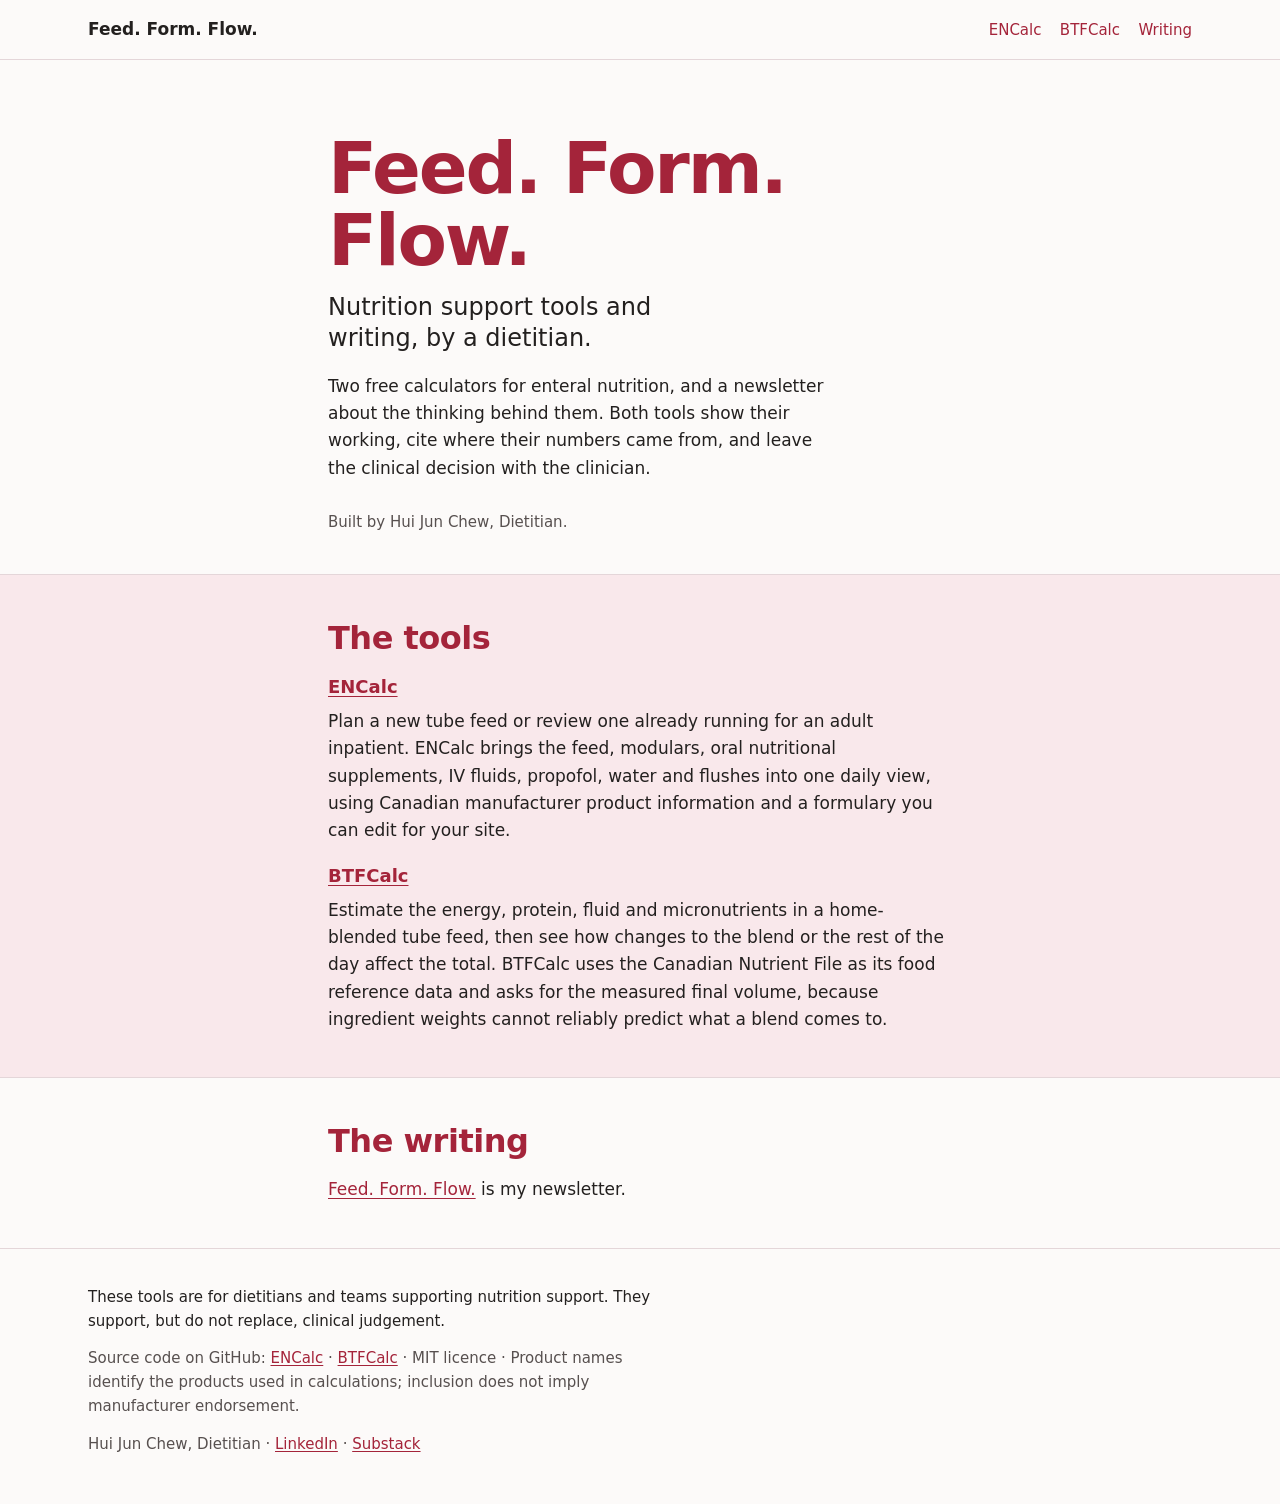
==== docs/index.html @ 8b860921 "Remove invented copy from the front page Two sections were mine, not the author's, and she had not r" ====
<!doctype html>
<html lang="en">
<head>
<meta charset="utf-8">
<meta name="viewport" content="width=device-width, initial-scale=1, viewport-fit=cover">
<title>Feed. Form. Flow. | Nutrition support tools and writing</title>
<meta name="description" content="Free calculators for enteral nutrition, built by a dietitian on Canadian product information. ENCalc for adult inpatient tube feeding, BTFCalc for blenderized feeds.">

<link rel="canonical" href="https://feedformflow.ca/">
<link rel="icon" href="favicon.svg" type="image/svg+xml">

<meta property="og:type" content="website">
<meta property="og:site_name" content="Feed. Form. Flow.">
<meta property="og:title" content="Feed. Form. Flow. | Nutrition support tools and writing">
<meta property="og:description" content="Free calculators for enteral nutrition, built by a dietitian on Canadian product information. ENCalc for adult inpatient tube feeding, BTFCalc for blenderized feeds.">
<meta property="og:url" content="https://feedformflow.ca/">
<meta property="og:image" content="https://feedformflow.ca/encalc/card.png">
<meta property="og:image:width" content="1200">
<meta property="og:image:height" content="630">
<meta property="og:image:alt" content="Feed. Form. Flow. nutrition support tools">
<meta name="twitter:card" content="summary_large_image">

<script type="application/ld+json">
{
  "@context": "https://schema.org",
  "@type": "WebSite",
  "name": "Feed. Form. Flow.",
  "url": "https://feedformflow.ca/",
  "inLanguage": "en-CA",
  "author": {
    "@type": "Person",
    "name": "Hui Jun Chew",
    "jobTitle": "Dietitian"
  },
  "description": "Nutrition support calculators and writing by Hui Jun Chew, Dietitian."
}
</script>

<link rel="stylesheet" href="site.css">
</head>
<body>

<a class="skip" href="#main">Skip to main content</a>

<header class="masthead">
  <div class="wide">
    <a class="wordmark" href="./">Feed. Form. Flow.</a>
    <nav aria-label="Main">
      <a href="encalc/">ENCalc</a>
      <a href="btfcalc/">BTFCalc</a>
      <a href="https://feedformflow.substack.com">Writing</a>
    </nav>
  </div>
</header>

<main id="main">

  <div class="hero">
    <div class="copy">
      <h1>Feed. Form. Flow.</h1>
      <p class="standfirst">Nutrition support tools and writing, by a dietitian.</p>

      <p class="intro">Two free calculators for enteral nutrition, and a
        newsletter about the thinking behind them. Both tools show their working,
        cite where their numbers came from, and leave the clinical decision with
        the clinician.</p>

      <p class="byline">Built by Hui Jun Chew, Dietitian.</p>
    </div>
  </div>

  <section class="band">
    <div class="copy">
      <h2>The tools</h2>

      <h3><a href="encalc/">ENCalc</a></h3>
      <p>Plan a new tube feed or review one already running for an adult
        inpatient. ENCalc brings the feed, modulars, oral nutritional
        supplements, IV fluids, propofol, water and flushes into one daily view,
        using Canadian manufacturer product information and a formulary you can
        edit for your site.</p>

      <h3><a href="btfcalc/">BTFCalc</a></h3>
      <p>Estimate the energy, protein, fluid and micronutrients in a home-blended
        tube feed, then see how changes to the blend or the rest of the day
        affect the total. BTFCalc uses the Canadian Nutrient File as its food
        reference data and asks for the measured final volume, because ingredient
        weights cannot reliably predict what a blend comes to.</p>
    </div>
  </section>

  <section>
    <div class="copy">
      <h2>The writing</h2>

      <p><a href="https://feedformflow.substack.com">Feed. Form. Flow.</a> is my
        newsletter.</p>
    </div>
  </section>

</main>

<footer>
  <div class="wide">
    <p class="scope">These tools are for dietitians and teams supporting
      nutrition support. They support, but do not replace, clinical
      judgement.</p>
    <p>Source code on GitHub:
      <a href="https://github.com/greywhitebinary/inpatient_feeds_calculator">ENCalc</a> ·
      <a href="https://github.com/greywhitebinary/blenderized-tubefeed-calculator">BTFCalc</a>
      · MIT licence · Product names identify the products used in calculations;
      inclusion does not imply manufacturer endorsement.</p>
    <p>Hui Jun Chew, Dietitian ·
      <a href="https://www.linkedin.com/in/hui-jun-gail-chew/">LinkedIn</a> ·
      <a href="https://feedformflow.substack.com">Substack</a></p>
  </div>
</footer>

</body>
</html>
---- docs/site.css ----
/* Feed. Form. Flow. — one stylesheet for all three pages.
   Palette is the shared enteral-tool palette from .streamlit/config.toml,
   so the site and the two calculators look like one thing. */

:root {
  --claret: #A4243A;
  --claret-deep: #7E1B2C;
  --ground: #FCFAF9;
  --band: #F9E8EB;
  --ink: #23201F;
  --ink-soft: #57504F;
  --rule: #E4D6D9;

  --copy-width: 42rem;
  --wide-width: 72rem;
  --gutter: 1.5rem;

  color-scheme: light;
}

@media (prefers-color-scheme: dark) {
  :root {
    --claret: #F0A6B6;
    --claret-deep: #F7C4CF;
    --ground: #0E1117;
    --band: #2E1C21;
    --ink: #F5F5F5;
    --ink-soft: #CFC5C7;
    --rule: #4A3238;

    color-scheme: dark;
  }
}

*, *::before, *::after { box-sizing: border-box; }

/* One family for the whole document, set on html so nothing — not even an
   unstyled element or the moment before body's rules apply — falls back to
   the browser's default serif. */
html {
  -webkit-text-size-adjust: 100%;
  font-family: system-ui, -apple-system, BlinkMacSystemFont, "Segoe UI",
               Helvetica, Arial, sans-serif;
}

body {
  margin: 0;
  background: var(--ground);
  color: var(--ink);
  font-family: inherit;
  font-size: 1.0625rem;
  font-weight: 400;
  line-height: 1.6;
  padding-top: env(safe-area-inset-top, 0px);
  padding-bottom: env(safe-area-inset-bottom, 0px);
}

img { max-width: 100%; height: auto; }

a { color: var(--claret); text-underline-offset: 0.15em; }
a:hover { color: var(--claret-deep); }

:focus-visible { outline: 3px solid var(--claret); outline-offset: 2px; }

.skip {
  position: absolute;
  left: -9999px;
  top: 0;
  background: var(--claret);
  color: #FCFAF9;
  padding: 0.75rem 1.25rem;
  font-weight: 600;
  text-decoration: none;
  z-index: 10;
}

.skip:focus {
  left: 0.5rem;
  top: 0.5rem;
}

.copy  { max-width: var(--copy-width); margin-inline: auto; padding-inline: var(--gutter); }
.wide  { max-width: var(--wide-width); margin-inline: auto; padding-inline: var(--gutter); }

/* ---------- masthead ---------- */

.masthead { border-bottom: 1px solid var(--rule); }

.masthead .wide {
  display: flex;
  flex-wrap: wrap;
  align-items: baseline;
  gap: 0.35rem 1.25rem;
  padding-block: 1rem;
}

.wordmark {
  font-weight: 700;
  font-size: 1.0625rem;
  color: var(--ink);
  text-decoration: none;
  margin-right: auto;
}

.masthead nav { display: flex; flex-wrap: wrap; gap: 1.15rem; font-size: 0.9375rem; }
.masthead nav a { text-decoration: none; }
.masthead nav a:hover { text-decoration: underline; }
.masthead nav a[aria-current="page"] { color: var(--ink); font-weight: 600; }

/* ---------- hero ---------- */

.hero .copy { padding-block: 3.25rem 2.25rem; }

h1 {
  font-size: clamp(2.75rem, 11vw, 4.5rem);
  font-weight: 700;
  line-height: 1;
  letter-spacing: -0.03em;
  margin: 0;
  color: var(--claret);
}

.standfirst {
  font-size: clamp(1.25rem, 4.5vw, 1.5rem);
  font-weight: 500;
  line-height: 1.3;
  margin: 1rem 0 0;
  max-width: 26ch;
}

.hero p.intro { margin: 1.15rem 0 0; max-width: 46ch; }

.actions {
  display: flex;
  flex-wrap: wrap;
  align-items: center;
  gap: 1rem 1.5rem;
  margin-top: 1.75rem;
}

.cta {
  display: inline-flex;
  align-items: center;
  min-height: 44px;
  padding: 0.75rem 1.5rem;
  background: var(--claret);
  color: #FCFAF9;
  font-size: 1.0625rem;
  font-weight: 600;
  text-decoration: none;
  border-radius: 3px;
}

.cta:hover { background: var(--claret-deep); color: #FCFAF9; }

@media (prefers-color-scheme: dark) {
  .cta, .cta:hover { color: #1A1114; }
}

.note {
  font-size: 0.9375rem;
  line-height: 1.55;
  color: var(--ink-soft);
  margin: 1rem 0 0;
  max-width: 48ch;
}

.byline { margin: 1.75rem 0 0; font-size: 0.9375rem; color: var(--ink-soft); }

/* ---------- media ---------- */

/* The daily intake table is 13 columns wide. Beside the hero copy it scales to
   about a third of its natural size and the numbers stop being readable, so it
   gets its own full-width section below the hero instead. --shot-width is wider
   than --wide-width for that reason: the image is the one thing on the page
   that earns more room than the prose. */

:root { --shot-width: 68rem; }

.media { padding-bottom: 3rem; }

.media .shot { max-width: var(--shot-width); margin-inline: auto; padding-inline: var(--gutter); }

.media figure { margin: 0; }

.media img {
  display: block;
  width: 100%;
  height: auto;
  border: 1px solid var(--rule);
  border-radius: 3px;
  background: #FCFAF9;
}

figcaption {
  font-size: 0.9375rem;
  color: var(--ink-soft);
  margin-top: 0.75rem;
}

/* ---------- sections ---------- */

section .copy, section .wide { padding-block: 2.75rem; }

.band { background: var(--band); border-block: 1px solid var(--rule); }

h2 {
  font-size: clamp(1.625rem, 5vw, 2rem);
  font-weight: 650;
  line-height: 1.2;
  letter-spacing: -0.015em;
  margin: 0 0 1rem;
  color: var(--claret);
}

h3 { font-size: 1.125rem; font-weight: 650; margin: 0 0 0.4rem; color: var(--ink); }

p { margin: 0 0 1.1rem; }
p:last-child { margin-bottom: 0; }

ul { margin: 0 0 1.1rem; padding-left: 1.2rem; }
li { margin-bottom: 0.55rem; }
li:last-child { margin-bottom: 0; }

strong { font-weight: 650; }

/* ---------- steps ---------- */

.steps { list-style: none; margin: 1.5rem 0 0; padding: 0; display: grid; gap: 1.75rem; }

.steps li { margin: 0; }

.steps .num {
  display: block;
  font-size: 0.875rem;
  font-weight: 700;
  color: var(--claret);
  margin-bottom: 0.2rem;
}

.steps p { margin: 0; color: var(--ink-soft); }

/* ---------- details ---------- */

details {
  border-top: 1px solid var(--rule);
  border-bottom: 1px solid var(--rule);
  margin-top: 2rem;
}

summary {
  cursor: pointer;
  padding: 1rem 0;
  font-weight: 600;
  color: var(--claret);
  min-height: 44px;
  display: flex;
  align-items: center;
}

summary:hover { color: var(--claret-deep); }

details[open] summary { border-bottom: 1px solid var(--rule); }

.details-body { padding-block: 1.5rem; }
.details-body h3 { margin-top: 1.75rem; }
.details-body h3:first-child { margin-top: 0; }

/* ---------- caution ---------- */

.caution {
  border-left: 4px solid var(--claret);
  padding: 0.75rem 0 0.75rem 1rem;
  margin: 1.5rem 0 0;
}

.caution p { margin: 0; }

/* ---------- final cta ---------- */

.final .copy { padding-block: 3rem; }
.final h2 { margin-bottom: 0.75rem; }

/* ---------- footer ---------- */

footer {
  border-top: 1px solid var(--rule);
  font-size: 0.9375rem;
  line-height: 1.6;
  color: var(--ink-soft);
}

footer .wide { padding-block: 2.25rem 3rem; }
footer p { margin: 0 0 0.85rem; max-width: 62ch; }
footer p:last-child { margin-bottom: 0; }
footer .scope { color: var(--ink); }

/* ---------- wider viewports ---------- */

@media (min-width: 50rem) {
  .hero .copy { padding-block: 4.5rem 2.5rem; }
  .steps { grid-template-columns: repeat(2, minmax(0, 1fr)); gap: 2rem 2.5rem; }
}
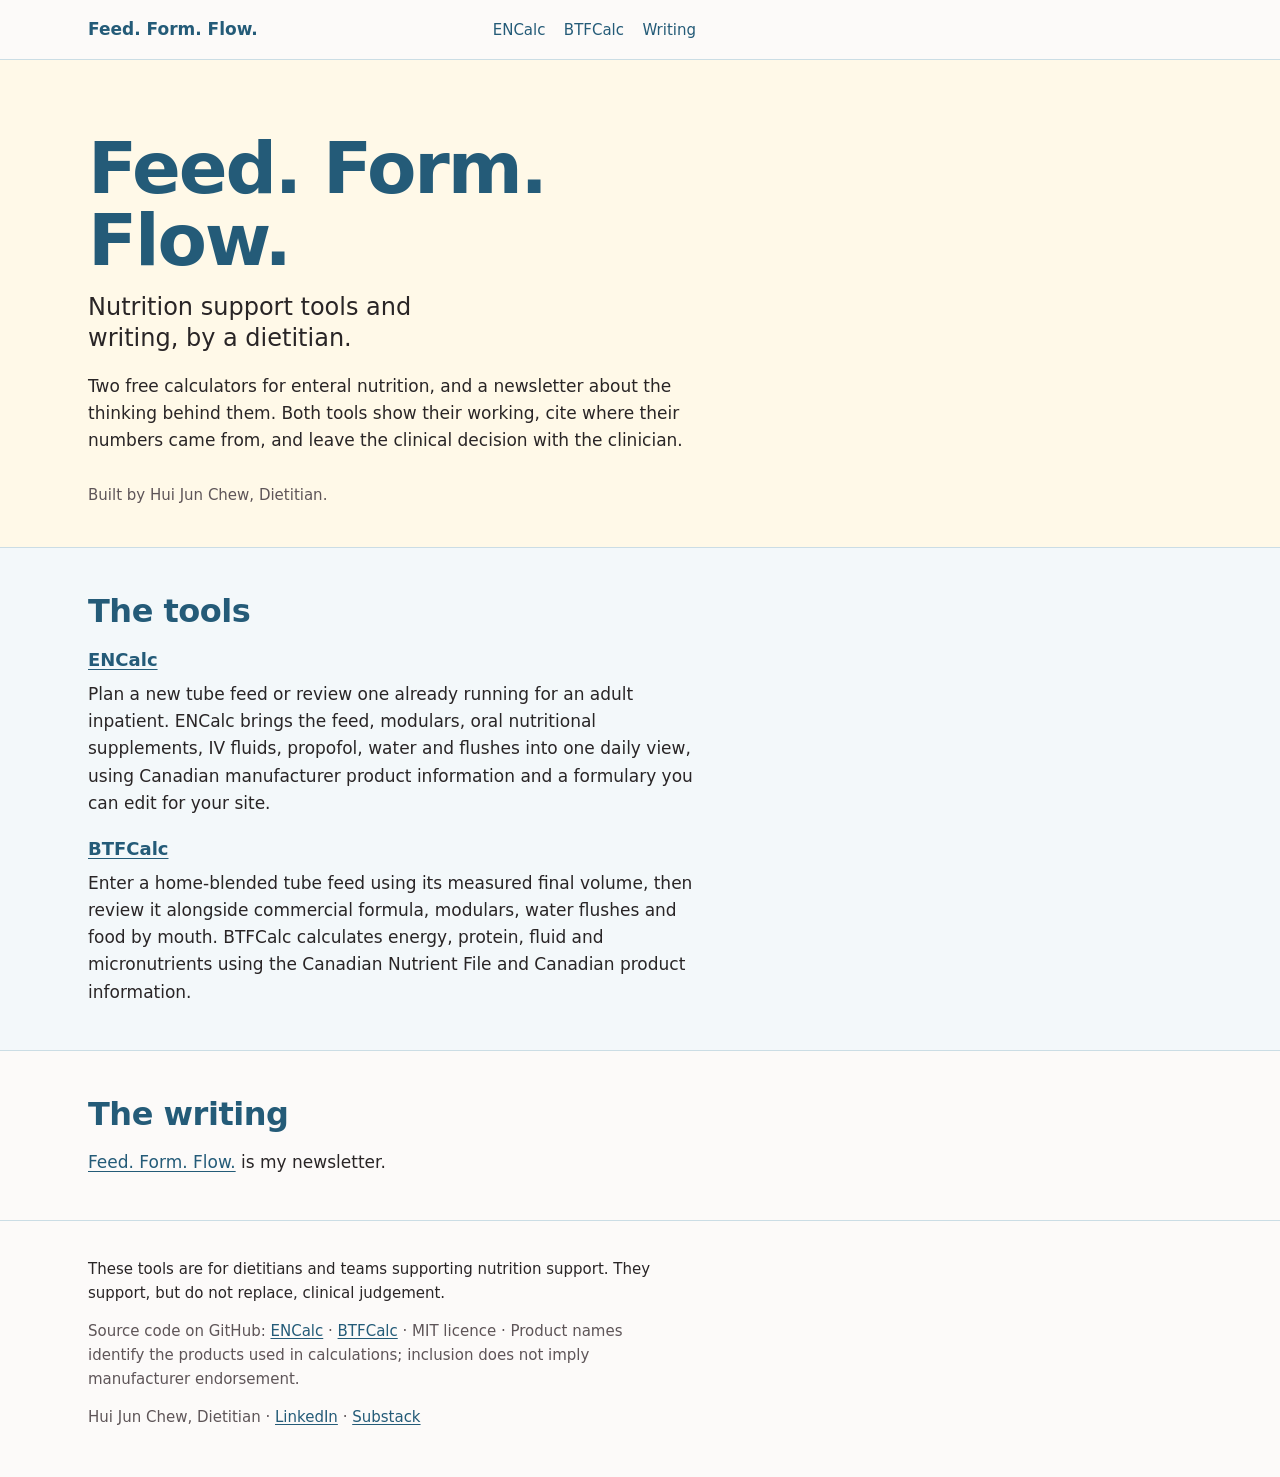
==== commit a6159e26: "landingpage" ====
--- a/docs/index.html
+++ b/docs/index.html
@@ -81,11 +81,10 @@
         edit for your site.</p>
 
       <h3><a href="btfcalc/">BTFCalc</a></h3>
-      <p>Estimate the energy, protein, fluid and micronutrients in a home-blended
-        tube feed, then see how changes to the blend or the rest of the day
-        affect the total. BTFCalc uses the Canadian Nutrient File as its food
-        reference data and asks for the measured final volume, because ingredient
-        weights cannot reliably predict what a blend comes to.</p>
+      <p>Enter a home-blended tube feed using its measured final volume, then
+        review it alongside commercial formula, modulars, water flushes and food
+        by mouth. BTFCalc calculates energy, protein, fluid and micronutrients
+        using the Canadian Nutrient File and Canadian product information.</p>
     </div>
   </section>
 
--- a/docs/site.css
+++ b/docs/site.css
@@ -1,32 +1,73 @@
 /* Feed. Form. Flow. — one stylesheet for all three pages.
-   Palette is the shared enteral-tool palette from .streamlit/config.toml,
-   so the site and the two calculators look like one thing. */
+   Blue and yellow lead the public site. The calculators' claret remains as a
+   smaller shared accent for clinical cautions and identity. */
 
 :root {
+  --blue: #245B78;
+  --blue-deep: #17445D;
+  /* Strong pale tints are for selected or active states, not page bands. */
+  --blue-selected: #E7F1F5;
+  /* Background washes can cover large areas without competing with text. */
+  --blue-background: #F3F8FA;
+
+  --yellow: #D9A62E;
+  --yellow-deep: #7A5A00;
+  --yellow-selected: #FFF3C4;
+  --yellow-background: #FFF9E8;
+  --yellow-hover: #FFF3C4;
+
   --claret: #A4243A;
-  --claret-deep: #7E1B2C;
+  --claret-selected: #F9E8EB;
+
   --ground: #FCFAF9;
-  --band: #F9E8EB;
-  --ink: #23201F;
-  --ink-soft: #57504F;
-  --rule: #E4D6D9;
-
-  --copy-width: 42rem;
-  --wide-width: 72rem;
+  --ink: #292526;
+  --ink-soft: #5E5558;
+  --rule: #CBDDE5;
+
+  --button-text: #FFFFFF;
+  --on-yellow: #292526;
+  --final-bg: #245B78;
+  --final-text: #FFFFFF;
+
+  /* The page IS the reading column. Masthead, prose and footer all sit in
+     --page-width, so there is no empty field to the right of the text. Only
+     screenshots break out, to --media-width, because a 13-column table is
+     unreadable at reading width. */
+  --page-width: 41rem;
+  --media-width: 72rem;
   --gutter: 1.5rem;
+  /* Left rail. Applied only once the viewport is wide enough to spare it, so
+     narrow screens keep the full width for content. */
+  --rail: 4rem;
 
   color-scheme: light;
 }
 
 @media (prefers-color-scheme: dark) {
   :root {
-    --claret: #F0A6B6;
-    --claret-deep: #F7C4CF;
+    --blue: #76B8DA;
+    --blue-deep: #9ACCE5;
+    --blue-selected: #203B49;
+    --blue-background: #152A35;
+
+    --yellow: #F0C75E;
+    --yellow-deep: #F5D77E;
+    --yellow-selected: #493D1D;
+    --yellow-background: #332C17;
+    --yellow-hover: #F5D77E;
+
+    --claret: #E0708A;
+    --claret-selected: #3A2429;
+
     --ground: #0E1117;
-    --band: #2E1C21;
     --ink: #F5F5F5;
-    --ink-soft: #CFC5C7;
-    --rule: #4A3238;
+    --ink-soft: #C9BFC2;
+    --rule: #334956;
+
+    --button-text: #0E1117;
+    --on-yellow: #0E1117;
+    --final-bg: #203B49;
+    --final-text: #F5F5F5;
 
     color-scheme: dark;
   }
@@ -57,17 +98,17 @@
 
 img { max-width: 100%; height: auto; }
 
-a { color: var(--claret); text-underline-offset: 0.15em; }
-a:hover { color: var(--claret-deep); }
-
-:focus-visible { outline: 3px solid var(--claret); outline-offset: 2px; }
+a { color: var(--blue); text-underline-offset: 0.15em; }
+a:hover { color: var(--blue-deep); }
+
+:focus-visible { outline: 3px solid var(--blue); outline-offset: 2px; }
 
 .skip {
   position: absolute;
   left: -9999px;
   top: 0;
-  background: var(--claret);
-  color: #FCFAF9;
+  background: var(--blue);
+  color: var(--button-text);
   padding: 0.75rem 1.25rem;
   font-weight: 600;
   text-decoration: none;
@@ -79,8 +120,23 @@
   top: 0.5rem;
 }
 
-.copy  { max-width: var(--copy-width); margin-inline: auto; padding-inline: var(--gutter); }
-.wide  { max-width: var(--wide-width); margin-inline: auto; padding-inline: var(--gutter); }
+/* ONE LEFT EDGE, ANCHORED LEFT.
+   Masthead, prose and footer share this container, so every line of text on
+   every page starts at the same x. The column is anchored to the left of the
+   viewport rather than centred in it, sitting on a fixed rail once there is
+   room for one. Nothing caps the children: the container is the measure. */
+
+.copy,
+.wide {
+  max-width: var(--page-width);
+  margin-inline: 0 auto;
+  padding-inline: var(--gutter);
+}
+
+@media (min-width: 50rem) {
+  .copy,
+  .wide { margin-inline-start: var(--rail); }
+}
 
 /* ---------- masthead ---------- */
 
@@ -97,7 +153,7 @@
 .wordmark {
   font-weight: 700;
   font-size: 1.0625rem;
-  color: var(--ink);
+  color: var(--blue);
   text-decoration: none;
   margin-right: auto;
 }
@@ -105,9 +161,11 @@
 .masthead nav { display: flex; flex-wrap: wrap; gap: 1.15rem; font-size: 0.9375rem; }
 .masthead nav a { text-decoration: none; }
 .masthead nav a:hover { text-decoration: underline; }
-.masthead nav a[aria-current="page"] { color: var(--ink); font-weight: 600; }
+.masthead nav a[aria-current="page"] { color: var(--blue-deep); font-weight: 600; }
 
 /* ---------- hero ---------- */
+
+.hero { background: var(--yellow-background); }
 
 .hero .copy { padding-block: 3.25rem 2.25rem; }
 
@@ -117,7 +175,7 @@
   line-height: 1;
   letter-spacing: -0.03em;
   margin: 0;
-  color: var(--claret);
+  color: var(--blue);
 }
 
 .standfirst {
@@ -128,7 +186,7 @@
   max-width: 26ch;
 }
 
-.hero p.intro { margin: 1.15rem 0 0; max-width: 46ch; }
+.hero p.intro { margin: 1.15rem 0 0; }
 
 .actions {
   display: flex;
@@ -143,26 +201,21 @@
   align-items: center;
   min-height: 44px;
   padding: 0.75rem 1.5rem;
-  background: var(--claret);
-  color: #FCFAF9;
+  background: var(--blue);
+  color: var(--button-text);
   font-size: 1.0625rem;
   font-weight: 600;
   text-decoration: none;
   border-radius: 3px;
 }
 
-.cta:hover { background: var(--claret-deep); color: #FCFAF9; }
-
-@media (prefers-color-scheme: dark) {
-  .cta, .cta:hover { color: #1A1114; }
-}
+.cta:hover { background: var(--blue-deep); color: var(--button-text); }
 
 .note {
   font-size: 0.9375rem;
   line-height: 1.55;
   color: var(--ink-soft);
   margin: 1rem 0 0;
-  max-width: 48ch;
 }
 
 .byline { margin: 1.75rem 0 0; font-size: 0.9375rem; color: var(--ink-soft); }
@@ -171,15 +224,26 @@
 
 /* The daily intake table is 13 columns wide. Beside the hero copy it scales to
    about a third of its natural size and the numbers stop being readable, so it
-   gets its own full-width section below the hero instead. --shot-width is wider
-   than --wide-width for that reason: the image is the one thing on the page
-   that earns more room than the prose. */
-
-:root { --shot-width: 68rem; }
-
-.media { padding-bottom: 3rem; }
-
-.media .shot { max-width: var(--shot-width); margin-inline: auto; padding-inline: var(--gutter); }
+   gets its own full-width section below the hero instead, on the same left edge
+   as everything else. */
+
+.media {
+  padding-bottom: 3rem;
+  background: var(--yellow-background);
+  border-bottom: 1px solid var(--rule);
+}
+
+/* The breakout. Starts on the same left edge as the text and extends right,
+   so the shared edge survives and only the right side widens. */
+.media .shot {
+  max-width: var(--media-width);
+  margin-inline: 0 auto;
+  padding-inline: var(--gutter);
+}
+
+@media (min-width: 50rem) {
+  .media .shot { margin-inline-start: var(--rail); }
+}
 
 .media figure { margin: 0; }
 
@@ -202,7 +266,9 @@
 
 section .copy, section .wide { padding-block: 2.75rem; }
 
-.band { background: var(--band); border-block: 1px solid var(--rule); }
+.band { background: var(--blue-background); border-block: 1px solid var(--rule); }
+
+.yellow-band { background: var(--yellow-background); }
 
 h2 {
   font-size: clamp(1.625rem, 5vw, 2rem);
@@ -210,7 +276,7 @@
   line-height: 1.2;
   letter-spacing: -0.015em;
   margin: 0 0 1rem;
-  color: var(--claret);
+  color: var(--blue);
 }
 
 h3 { font-size: 1.125rem; font-weight: 650; margin: 0 0 0.4rem; color: var(--ink); }
@@ -234,7 +300,7 @@
   display: block;
   font-size: 0.875rem;
   font-weight: 700;
-  color: var(--claret);
+  color: var(--yellow-deep);
   margin-bottom: 0.2rem;
 }
 
@@ -252,13 +318,13 @@
   cursor: pointer;
   padding: 1rem 0;
   font-weight: 600;
-  color: var(--claret);
+  color: var(--blue);
   min-height: 44px;
   display: flex;
   align-items: center;
 }
 
-summary:hover { color: var(--claret-deep); }
+summary:hover { color: var(--blue-deep); }
 
 details[open] summary { border-bottom: 1px solid var(--rule); }
 
@@ -280,6 +346,27 @@
 
 .final .copy { padding-block: 3rem; }
 .final h2 { margin-bottom: 0.75rem; }
+
+.final {
+  background: var(--final-bg);
+  color: var(--final-text);
+}
+
+.final h2 { color: var(--final-text); }
+
+.final .note { color: var(--final-text); }
+
+.final .cta {
+  background: var(--yellow);
+  color: var(--on-yellow);
+}
+
+.final .cta:hover {
+  background: var(--yellow-hover);
+  color: var(--on-yellow);
+}
+
+.final :focus-visible { outline-color: var(--yellow); }
 
 /* ---------- footer ---------- */
 
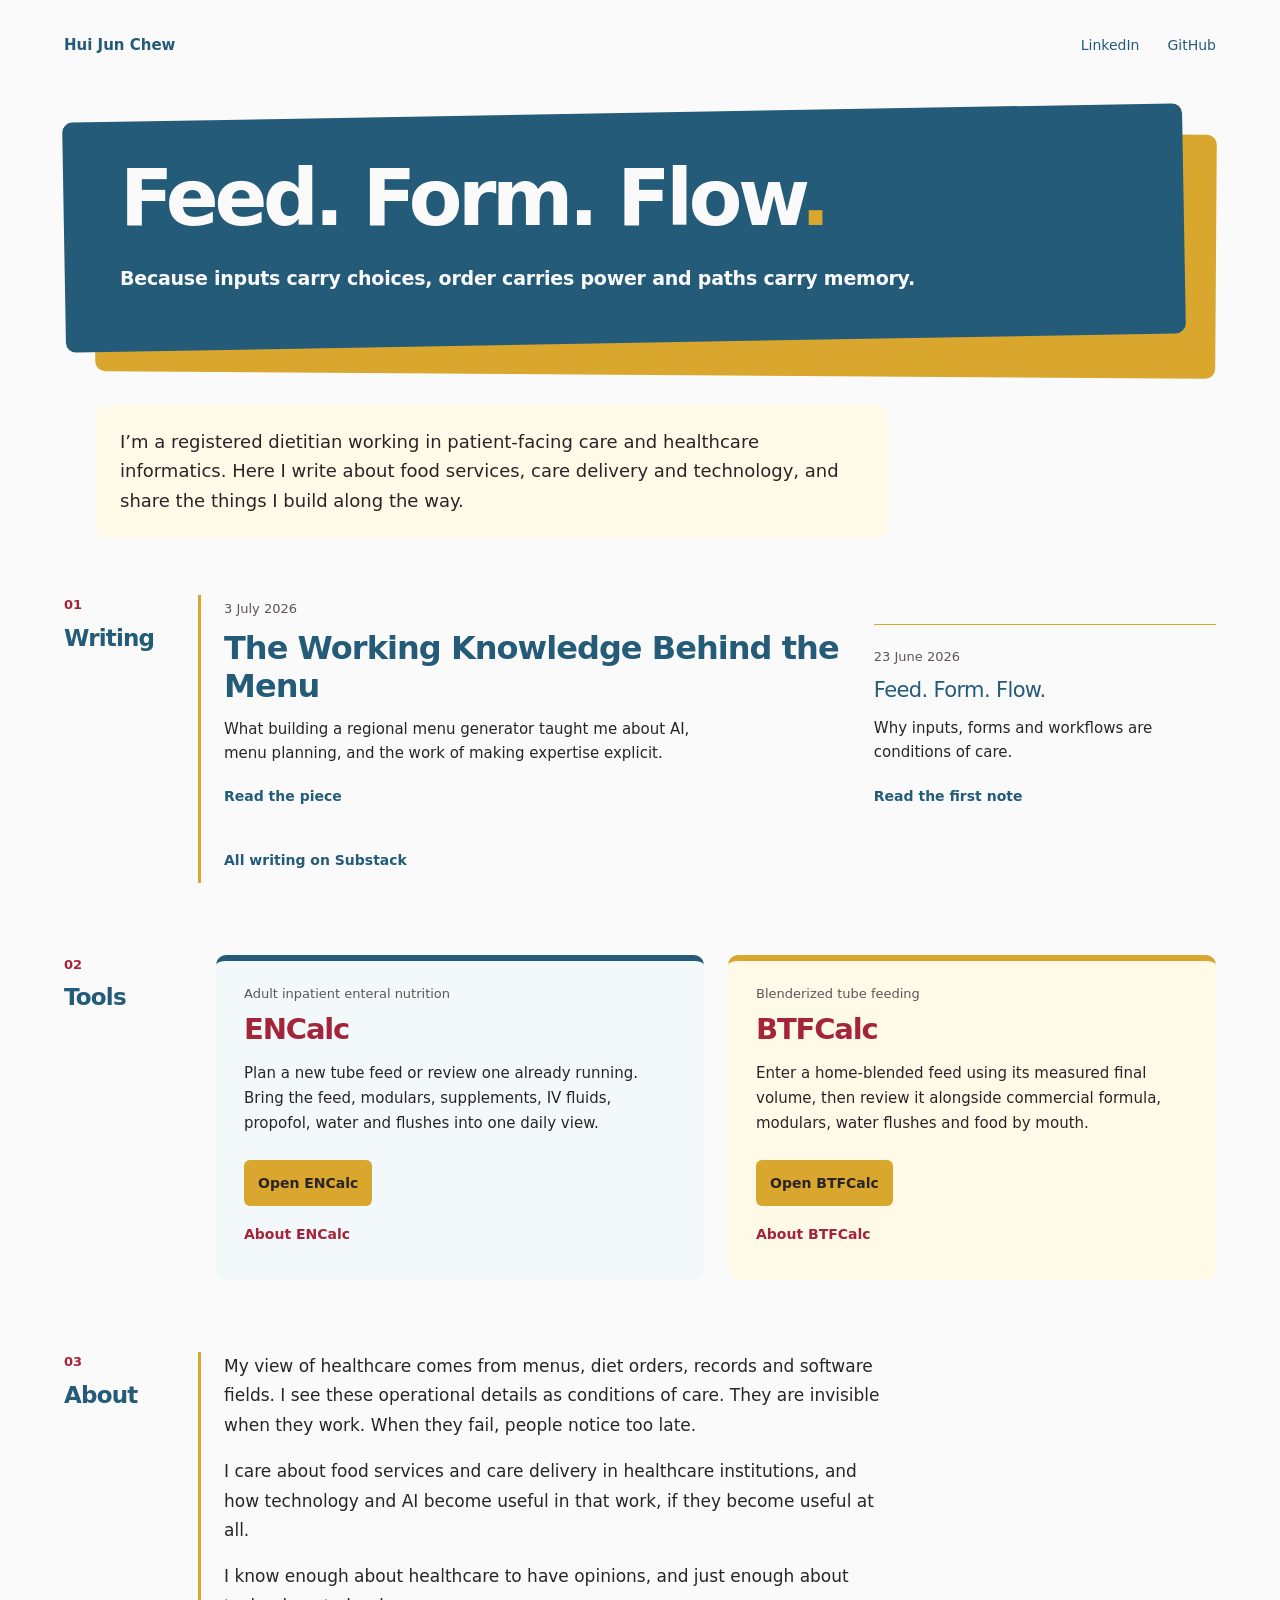
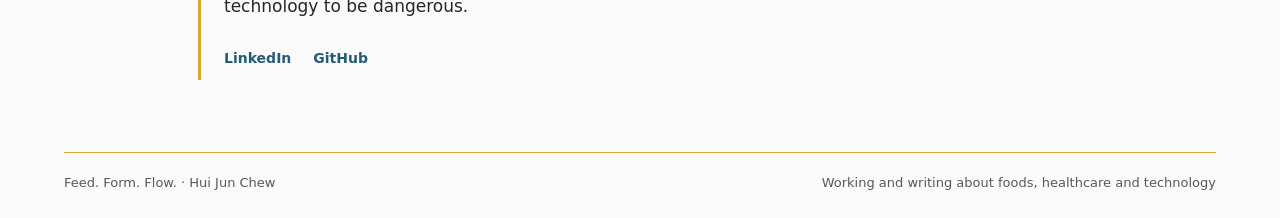
==== commit 11c68805: "landingpages" ====
--- a/docs/index.html
+++ b/docs/index.html
@@ -3,16 +3,16 @@
 <head>
 <meta charset="utf-8">
 <meta name="viewport" content="width=device-width, initial-scale=1, viewport-fit=cover">
-<title>Feed. Form. Flow. | Nutrition support tools and writing</title>
-<meta name="description" content="Free calculators for enteral nutrition, built by a dietitian on Canadian product information. ENCalc for adult inpatient tube feeding, BTFCalc for blenderized feeds.">
+<title>Feed. Form. Flow. | Writing and tools by Hui Jun Chew</title>
+<meta name="description" content="Writing about food services, care delivery and technology, with practical tools by Hui Jun Chew, registered dietitian.">
 
 <link rel="canonical" href="https://feedformflow.ca/">
 <link rel="icon" href="favicon.svg" type="image/svg+xml">
 
 <meta property="og:type" content="website">
 <meta property="og:site_name" content="Feed. Form. Flow.">
-<meta property="og:title" content="Feed. Form. Flow. | Nutrition support tools and writing">
-<meta property="og:description" content="Free calculators for enteral nutrition, built by a dietitian on Canadian product information. ENCalc for adult inpatient tube feeding, BTFCalc for blenderized feeds.">
+<meta property="og:title" content="Feed. Form. Flow. | Writing and tools by Hui Jun Chew">
+<meta property="og:description" content="Writing about food services, care delivery and technology, with practical tools by Hui Jun Chew, registered dietitian.">
 <meta property="og:url" content="https://feedformflow.ca/">
 <meta property="og:image" content="https://feedformflow.ca/encalc/card.png">
 <meta property="og:image:width" content="1200">
@@ -32,88 +32,77 @@
     "name": "Hui Jun Chew",
     "jobTitle": "Dietitian"
   },
-  "description": "Nutrition support calculators and writing by Hui Jun Chew, Dietitian."
+  "description": "Writing about food services, care delivery and technology, with practical tools by Hui Jun Chew, registered dietitian."
 }
 </script>
 
-<link rel="stylesheet" href="site.css">
+<link rel="stylesheet" href="home.css">
 </head>
-<body>
-
-<a class="skip" href="#main">Skip to main content</a>
-
-<header class="masthead">
-  <div class="wide">
-    <a class="wordmark" href="./">Feed. Form. Flow.</a>
-    <nav aria-label="Main">
-      <a href="encalc/">ENCalc</a>
-      <a href="btfcalc/">BTFCalc</a>
-      <a href="https://feedformflow.substack.com">Writing</a>
-    </nav>
-  </div>
-</header>
-
-<main id="main">
-
-  <div class="hero">
-    <div class="copy">
-      <h1>Feed. Form. Flow.</h1>
-      <p class="standfirst">Nutrition support tools and writing, by a dietitian.</p>
-
-      <p class="intro">Two free calculators for enteral nutrition, and a
-        newsletter about the thinking behind them. Both tools show their working,
-        cite where their numbers came from, and leave the clinical decision with
-        the clinician.</p>
-
-      <p class="byline">Built by Hui Jun Chew, Dietitian.</p>
+<body id="fff-turned-surface">
+  <a class="fff-skip" href="#fff-top">Skip to main content</a>
+  <header class="fff-header fff-wrap">
+    <a class="fff-owner" href="#fff-top">Hui Jun Chew</a>
+    <nav aria-label="Social profiles"><a href="https://www.linkedin.com/in/hui-jun-gail-chew/" target="_blank" rel="noopener">LinkedIn</a><a href="https://github.com/greywhitebinary" target="_blank" rel="noopener">GitHub</a></nav>
+  </header>
+  <main class="fff-wrap" id="fff-top" tabindex="-1">
+    <section class="fff-opening" aria-labelledby="fff-title">
+      <div class="fff-title-surface">
+        <h1 id="fff-title">Feed. Form. Flow<span class="fff-period">.</span></h1>
+        <p class="fff-tagline">Because inputs carry choices, order carries power and paths carry memory.</p>
+      </div>
+      <p class="fff-introduction">I’m a registered dietitian working in patient-facing care and healthcare informatics. Here I write about food services, care delivery and technology, and share the things I build along the way.</p>
+    </section>
+    <div class="fff-body">
+    <section class="fff-section fff-writing" id="fff-writing" aria-labelledby="fff-writing-title">
+      <div class="fff-section-heading"><p class="fff-section-number" aria-hidden="true">01</p><h2 id="fff-writing-title">Writing</h2></div>
+      <div class="fff-section-content">
+        <!-- writing-feed:start -->
+        <div class="fff-writing-list">
+          <article class="fff-lead-note">
+            <time datetime="2026-07-03">3 July 2026</time>
+            <h3><a href="https://feedformflow.substack.com/p/the-working-knowledge-behind-the" target="_blank" rel="noopener">The Working Knowledge Behind the Menu</a></h3>
+            <p>What building a regional menu generator taught me about AI, menu planning, and the work of making expertise explicit.</p>
+            <a class="fff-text-link" href="https://feedformflow.substack.com/p/the-working-knowledge-behind-the" target="_blank" rel="noopener">Read the piece</a>
+          </article>
+          <article class="fff-secondary-note">
+            <time datetime="2026-06-23">23 June 2026</time>
+            <h3><a href="https://feedformflow.substack.com/p/feed-form-flow" target="_blank" rel="noopener">Feed. Form. Flow.</a></h3>
+            <p>Why inputs, forms and workflows are conditions of care.</p>
+            <a class="fff-text-link" href="https://feedformflow.substack.com/p/feed-form-flow" target="_blank" rel="noopener">Read the first note</a>
+          </article>
+        </div>
+        <!-- writing-feed:end -->
+        <a class="fff-text-link fff-all-writing" href="https://feedformflow.substack.com" target="_blank" rel="noopener">All writing on Substack</a>
+      </div>
+    </section>
+    <section class="fff-section fff-tools" id="fff-tools" aria-labelledby="fff-tools-title">
+      <div class="fff-section-heading"><p class="fff-section-number" aria-hidden="true">02</p><h2 id="fff-tools-title">Tools</h2></div>
+      <div class="fff-section-content fff-tool-pair">
+        <article class="fff-tool">
+          <p class="fff-kind">Adult inpatient enteral nutrition</p>
+          <h3>ENCalc</h3>
+          <p>Plan a new tube feed or review one already running. Bring the feed, modulars, supplements, IV fluids, propofol, water and flushes into one daily view.</p>
+          <div class="fff-tool-actions"><a class="fff-open" href="https://encalc.feedformflow.ca" target="_blank" rel="noopener">Open ENCalc</a><a class="fff-details" href="encalc/">About ENCalc</a></div>
+        </article>
+        <article class="fff-tool">
+          <p class="fff-kind">Blenderized tube feeding</p>
+          <h3>BTFCalc</h3>
+          <p>Enter a home-blended feed using its measured final volume, then review it alongside commercial formula, modulars, water flushes and food by mouth.</p>
+          <div class="fff-tool-actions"><a class="fff-open" href="https://btfcalc.feedformflow.ca" target="_blank" rel="noopener">Open BTFCalc</a><a class="fff-details" href="btfcalc/">About BTFCalc</a></div>
+        </article>
+      </div>
+    </section>
+    <section class="fff-section fff-about" id="fff-about" aria-labelledby="fff-about-title">
+      <div class="fff-section-heading"><p class="fff-section-number" aria-hidden="true">03</p><h2 id="fff-about-title">About</h2></div>
+      <div class="fff-section-content fff-about-copy">
+        <p>My view of healthcare comes from menus, diet orders, records and software fields. I see these operational details as conditions of care. They are invisible when they work. When they fail, people notice too late.</p>
+        <p>I care about food services and care delivery in healthcare institutions, and how technology and AI become useful in that work, if they become useful at all.</p>
+        <p class="fff-aside">I know enough about healthcare to have opinions, and just enough about technology to be dangerous.</p>
+        <a class="fff-text-link" href="https://www.linkedin.com/in/hui-jun-gail-chew/" target="_blank" rel="noopener">LinkedIn</a><a class="fff-text-link" href="https://github.com/greywhitebinary" target="_blank" rel="noopener">GitHub</a>
+      </div>
+    </section>
     </div>
-  </div>
-
-  <section class="band">
-    <div class="copy">
-      <h2>The tools</h2>
-
-      <h3><a href="encalc/">ENCalc</a></h3>
-      <p>Plan a new tube feed or review one already running for an adult
-        inpatient. ENCalc brings the feed, modulars, oral nutritional
-        supplements, IV fluids, propofol, water and flushes into one daily view,
-        using Canadian manufacturer product information and a formulary you can
-        edit for your site.</p>
-
-      <h3><a href="btfcalc/">BTFCalc</a></h3>
-      <p>Enter a home-blended tube feed using its measured final volume, then
-        review it alongside commercial formula, modulars, water flushes and food
-        by mouth. BTFCalc calculates energy, protein, fluid and micronutrients
-        using the Canadian Nutrient File and Canadian product information.</p>
-    </div>
-  </section>
-
-  <section>
-    <div class="copy">
-      <h2>The writing</h2>
-
-      <p><a href="https://feedformflow.substack.com">Feed. Form. Flow.</a> is my
-        newsletter.</p>
-    </div>
-  </section>
-
-</main>
-
-<footer>
-  <div class="wide">
-    <p class="scope">These tools are for dietitians and teams supporting
-      nutrition support. They support, but do not replace, clinical
-      judgement.</p>
-    <p>Source code on GitHub:
-      <a href="https://github.com/greywhitebinary/inpatient_feeds_calculator">ENCalc</a> ·
-      <a href="https://github.com/greywhitebinary/blenderized-tubefeed-calculator">BTFCalc</a>
-      · MIT licence · Product names identify the products used in calculations;
-      inclusion does not imply manufacturer endorsement.</p>
-    <p>Hui Jun Chew, Dietitian ·
-      <a href="https://www.linkedin.com/in/hui-jun-gail-chew/">LinkedIn</a> ·
-      <a href="https://feedformflow.substack.com">Substack</a></p>
-  </div>
-</footer>
-
+  </main>
+  <footer class="fff-wrap"><span>Feed. Form. Flow. · Hui Jun Chew</span><span>Working and writing about foods, healthcare and technology</span></footer>
 </body>
 </html>
--- a/docs/home.css
+++ b/docs/home.css
@@ -0,0 +1,126 @@
+/* Homepage only. Product pages retain site.css. */
+html { background: #FAFAFA; }
+body { margin: 0; }
+#fff-turned-surface {
+  --fff-blue: #245B78; --fff-yellow: #D9A62E; --fff-pale-blue: #F3F8FA;
+  --fff-pale-yellow: #FFF9E8; --fff-paper: #FAFAFA; --fff-ink: #292526;
+  --fff-soft: #5E5558; --fff-claret: #A4243A; --fff-radius: 10px; --fff-inset: 56px;
+  color-scheme: light; color: var(--fff-ink); background: var(--fff-paper);
+  font-family: system-ui, -apple-system, BlinkMacSystemFont, "Segoe UI", Helvetica, Arial, sans-serif;
+  font-size: 16px; font-weight: 430; line-height: 1.6; isolation: isolate;
+  padding-top: 2px;
+}
+#fff-turned-surface *, #fff-turned-surface *::before, #fff-turned-surface *::after { box-sizing: border-box; }
+#fff-turned-surface a { color: inherit; text-decoration-line: none; text-decoration-style: solid; text-decoration-skip-ink: none; text-decoration-thickness: 1px; text-underline-offset: 5px; }
+#fff-turned-surface a:hover { text-decoration-line: underline; text-decoration-thickness: 2px; }
+#fff-turned-surface h1, #fff-turned-surface h2, #fff-turned-surface h3, #fff-turned-surface p { margin: 0; }
+#fff-turned-surface .fff-wrap { width: min(100% - 128px, 1184px); margin-inline: auto; }
+#fff-turned-surface .fff-header { display: flex; align-items: center; justify-content: space-between; gap: 16px; padding-block: 21px; }
+#fff-turned-surface .fff-owner { color: var(--fff-blue); font-size: 15px; font-weight: 600; text-decoration: none; }
+#fff-turned-surface .fff-header nav { display: flex; gap: 28px; color: var(--fff-blue); font-size: 14px; }
+#fff-turned-surface .fff-header a { display: inline-flex; align-items: center; min-height: 44px; }
+#fff-turned-surface .fff-header nav a { text-decoration: none; }
+#fff-turned-surface .fff-header a:hover { text-decoration: underline; }
+#fff-turned-surface .fff-opening { padding-top: 25px; padding-bottom: 57px; }
+#fff-turned-surface .fff-title-surface { position: relative; isolation: isolate; padding: 43px calc(var(--fff-inset) - 16px) 50px var(--fff-inset); margin-right: 32px; }
+#fff-turned-surface .fff-title-surface::before, #fff-turned-surface .fff-title-surface::after { content: ""; position: absolute; inset: 0; z-index: -1; border-radius: var(--fff-radius); }
+#fff-turned-surface .fff-title-surface::before { bottom: -14px; background: var(--fff-yellow); transform: translate(32px, 18px) rotate(.4deg); transition: transform 450ms cubic-bezier(.2,.7,.2,1); }
+#fff-turned-surface .fff-title-surface::after { background: var(--fff-blue); transform: rotate(-1deg); }
+#fff-turned-surface .fff-title-surface:hover::before { transform: translate(35px, 20px) rotate(.8deg); }
+#fff-turned-surface h1 { font-size: clamp(38px, 6.55vw, 78px); line-height: 1.08; letter-spacing: -.055em; font-weight: 650; color: var(--fff-paper); white-space: nowrap; }
+#fff-turned-surface .fff-period { color: var(--fff-yellow); }
+#fff-turned-surface .fff-tagline { margin-top: 24px; font-size: clamp(14px, 2.15vw, 19px); line-height: 1.5; font-weight: 650; letter-spacing: -.012em; color: var(--fff-paper); white-space: nowrap; }
+#fff-turned-surface .fff-introduction { margin: 62px 0 0 calc(var(--fff-inset) - 24px); padding: 22px 24px; max-width: calc(65ch + 48px); background: var(--fff-pale-yellow); border-radius: var(--fff-radius); font-size: 18px; line-height: 1.65; }
+#fff-turned-surface .fff-section { display: grid; grid-template-columns: 120px minmax(0,1fr); gap: 32px; align-items: start; padding-bottom: 72px; scroll-margin-top: 24px; }
+#fff-turned-surface .fff-section-number { color: var(--fff-claret); font-size: 13px; font-weight: 650; margin-bottom: 8px; }
+#fff-turned-surface h2 { color: var(--fff-blue); font-size: 23px; font-weight: 650; line-height: 1.25; letter-spacing: -.035em; }
+#fff-turned-surface .fff-section-content { position: relative; min-width: 0; }
+#fff-turned-surface .fff-section-content::before { content: ""; position: absolute; top: 0; bottom: 0; left: -18px; width: 3px; background: var(--fff-yellow); }
+#fff-turned-surface .fff-tools .fff-section-content::before { content: none; }
+    #fff-turned-surface .fff-writing .fff-section-content, #fff-turned-surface .fff-about-copy { padding-left: 8px; }
+#fff-turned-surface .fff-writing-list { display: grid; grid-template-columns: 1.8fr 1fr; gap: 34px; }
+#fff-turned-surface time { font-size: 13px; color: var(--fff-soft); }
+#fff-turned-surface .fff-writing-list h3 { color: var(--fff-blue); font-size: 23px; font-weight: 650; line-height: 1.23; letter-spacing: -.03em; margin-top: 10px; }
+#fff-turned-surface .fff-writing-list .fff-lead-note h3 { font-size: 32px; line-height: 1.16; }
+#fff-turned-surface .fff-secondary-note { margin-top: 29px; padding-top: 18px; border-top: 1px solid var(--fff-yellow); }
+#fff-turned-surface .fff-writing-list .fff-secondary-note h3 { font-size: 21px; font-weight: 500; }
+#fff-turned-surface .fff-writing-list h3 a { text-decoration: none; }
+#fff-turned-surface .fff-writing-list h3 a:hover { text-decoration: underline; }
+#fff-turned-surface .fff-writing-list p { font-size: 15px; margin-top: 12px; max-width: 49ch; }
+#fff-turned-surface .fff-text-link { display: inline-flex; align-items: center; min-height: 44px; font-size: 14px; font-weight: 600; color: var(--fff-blue); }
+#fff-turned-surface .fff-writing-list .fff-text-link { margin-top: 10px; }
+#fff-turned-surface .fff-all-writing { margin-top: 20px; }
+
+#fff-turned-surface .fff-tool-pair { display: grid; grid-template-columns: minmax(0,1fr) minmax(0,1fr); gap: 24px; }
+#fff-turned-surface .fff-tool { position: relative; padding: 29px 28px 24px; isolation: isolate; display: flex; flex-direction: column; }
+#fff-turned-surface .fff-tool::before { content: ""; position: absolute; inset: 0; z-index: -1; background: var(--fff-pale-blue); border-top: 6px solid var(--fff-blue); border-radius: var(--fff-radius); }
+#fff-turned-surface .fff-tool:nth-child(2)::before { background: var(--fff-pale-yellow); border-top-color: var(--fff-yellow); }
+#fff-turned-surface .fff-tool .fff-kind { font-size: 13px; color: var(--fff-soft); line-height: 1.5; margin: 0 0 10px; }
+#fff-turned-surface .fff-tool h3 { color: var(--fff-claret); font-size: 29px; line-height: 1.15; letter-spacing: -.04em; font-weight: 650; }
+#fff-turned-surface .fff-tool p { margin-top: 15px; font-size: 15px; line-height: 1.65; }
+#fff-turned-surface .fff-tool-actions { display: flex; flex-direction: column; align-items: flex-start; gap: 6px; margin-top: auto; padding-top: 24px; }
+#fff-turned-surface .fff-open { display: inline-flex; align-items: center; background: var(--fff-yellow); color: var(--fff-ink); border-radius: 6px; min-height: 46px; padding: 9px 14px; font-size: 14px; font-weight: 600; text-decoration: none; }
+#fff-turned-surface .fff-open:hover { text-decoration: none; background: color-mix(in srgb, var(--fff-yellow) 88%, var(--fff-ink)); }
+#fff-turned-surface .fff-details { font-size: 14px; font-weight: 550; color: var(--fff-claret); display: inline-flex; align-items: center; min-height: 44px; }
+#fff-turned-surface .fff-about-copy { position: relative; max-width: 66ch; }
+#fff-turned-surface .fff-about-copy p { font-size: 17px; line-height: 1.75; }
+#fff-turned-surface .fff-about-copy p + p { margin-top: 16px; }
+#fff-turned-surface .fff-about .fff-text-link { margin-top: 14px; margin-right: 22px; }
+#fff-turned-surface footer { border-top: 1px solid var(--fff-yellow); padding-block: 20px 24px; font-size: 13px; color: var(--fff-soft); display: flex; flex-wrap: wrap; justify-content: space-between; gap: 12px; }
+@media (max-width: 900px) {
+  #fff-turned-surface { --fff-inset: 36px; }
+  #fff-turned-surface .fff-wrap { width: calc(100% - 80px); }
+  #fff-turned-surface .fff-header { padding-block: 12px; }
+  #fff-turned-surface .fff-title-surface { padding-top: 39px; padding-bottom: 42px; }
+  #fff-turned-surface .fff-section { grid-template-columns: 90px minmax(0,1fr); gap: 24px; }
+  #fff-turned-surface .fff-section-content::before { left: -14px; }
+  #fff-turned-surface .fff-tool { padding: 26px 22px 22px; }
+  #fff-turned-surface .fff-writing-list { grid-template-columns: 1.6fr 1fr; gap: 28px; }
+  #fff-turned-surface .fff-writing-list .fff-lead-note h3 { font-size: 28px; }
+}
+@media (max-width: 700px) {
+  #fff-turned-surface .fff-tagline { white-space: normal; font-size: 16px; text-wrap: balance; }
+  #fff-turned-surface .fff-section { grid-template-columns: 1fr; gap: 23px; }
+  #fff-turned-surface .fff-section-heading { display: flex; align-items: baseline; gap: 12px; }
+  #fff-turned-surface .fff-section-number { margin-bottom: 0; }
+  #fff-turned-surface .fff-section-content { position: relative; margin-left: var(--fff-inset); }
+  #fff-turned-surface .fff-section-content::before { left: -12px; }
+}
+@media (max-width: 600px) {
+  #fff-turned-surface { --fff-inset: 18px; }
+  #fff-turned-surface .fff-wrap { width: calc(100% - 40px); }
+  #fff-turned-surface .fff-header { gap: 6px 16px; flex-wrap: wrap; }
+  #fff-turned-surface .fff-owner { font-size: 14px; }
+  #fff-turned-surface .fff-header nav { gap: 17px; font-size: 13px; }
+  #fff-turned-surface .fff-opening { padding-top: 18px; padding-bottom: 42px; }
+  #fff-turned-surface .fff-title-surface { padding: 32px 22px 35px; margin-right: 18px; }
+  #fff-turned-surface .fff-title-surface::before { transform: translate(18px,16px) rotate(.4deg); }
+  #fff-turned-surface .fff-title-surface:hover::before { transform: translate(21px,18px) rotate(.8deg); }
+  #fff-turned-surface h1 { font-size: clamp(28px,8.25vw,48px); }
+  #fff-turned-surface .fff-tagline { margin-top: 20px; }
+  #fff-turned-surface .fff-introduction { font-size: 16px; margin-top: 50px; margin-left: calc(var(--fff-inset) - 16px); padding: 18px 16px; }
+  #fff-turned-surface .fff-section { padding-bottom: 43px; }
+  #fff-turned-surface h2 { font-size: 23px; }
+  #fff-turned-surface .fff-writing-list, #fff-turned-surface .fff-tool-pair { grid-template-columns: 1fr; gap: 29px; }
+  #fff-turned-surface .fff-writing-list .fff-lead-note h3 { font-size: 26px; }
+  #fff-turned-surface .fff-secondary-note { margin-top: 0; padding-top: 19px; }
+  #fff-turned-surface .fff-all-writing { margin-top: 16px; }
+  #fff-turned-surface .fff-tool { padding: 26px 22px 22px; }
+  #fff-turned-surface .fff-tool-actions { gap: 5px 16px; }
+  #fff-turned-surface .fff-about-copy p { font-size: 16px; }
+  #fff-turned-surface footer { font-size: 12px; gap: 5px; }
+}
+@media (prefers-reduced-motion: reduce) {
+  #fff-turned-surface *, #fff-turned-surface *::before, #fff-turned-surface *::after { transition: none !important; }
+}
+  
+
+#fff-turned-surface a:focus-visible { outline: 2px solid var(--fff-blue); outline-offset: 5px; }
+#fff-turned-surface .fff-skip { position: absolute; left: 20px; top: -100px; z-index: 10; padding: 10px 16px; background: var(--fff-paper); color: var(--fff-blue); }
+#fff-turned-surface .fff-skip:focus { top: 12px; }
+@media (prefers-reduced-motion: reduce) {
+  #fff-turned-surface .fff-title-surface:hover::before { transform: translate(32px, 18px) rotate(.4deg); }
+}
+@media (prefers-reduced-motion: reduce) and (max-width: 600px) {
+  #fff-turned-surface .fff-title-surface:hover::before { transform: translate(18px, 16px) rotate(.4deg); }
+}
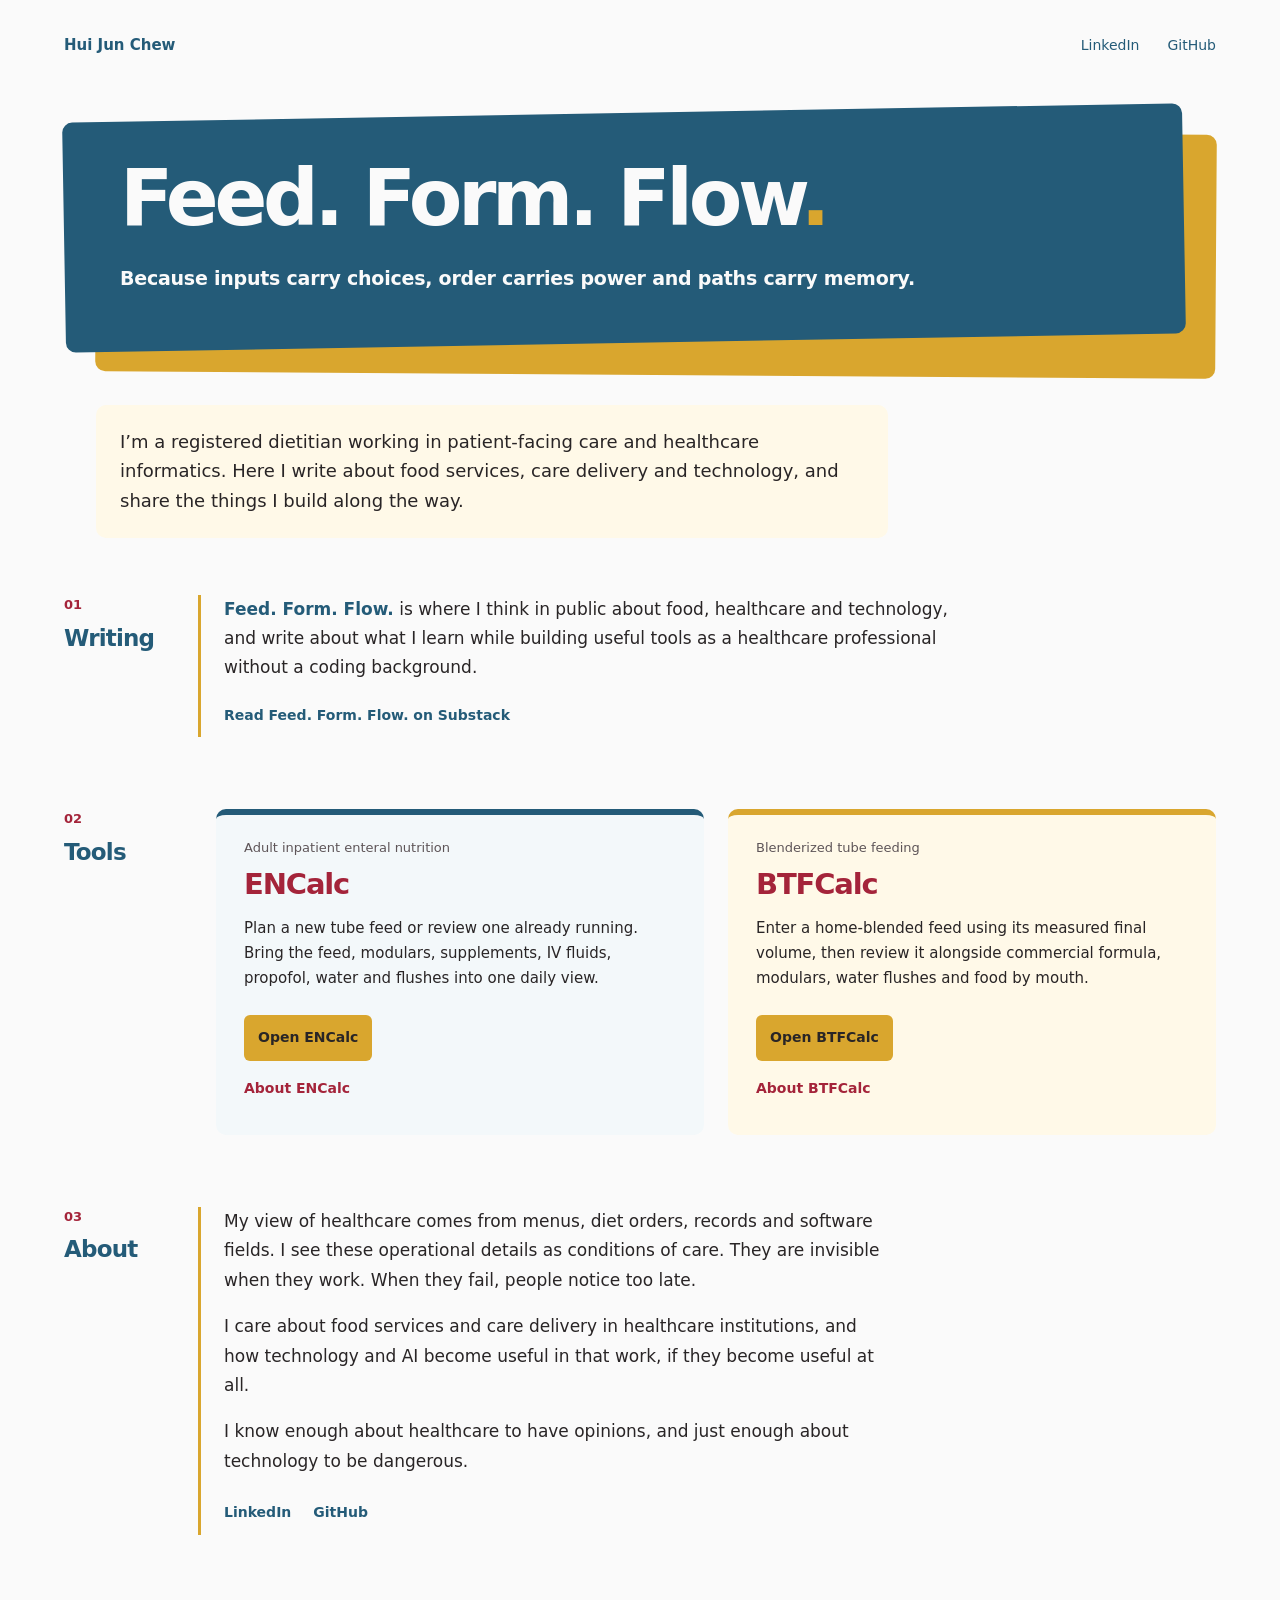
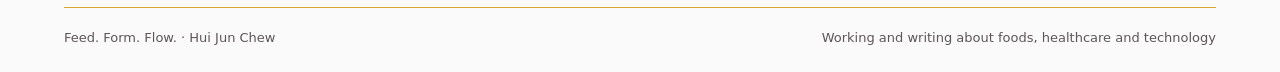
==== commit b270f2db: "Publish site without Substack RSS" ====
--- a/docs/index.html
+++ b/docs/index.html
@@ -56,23 +56,8 @@
     <section class="fff-section fff-writing" id="fff-writing" aria-labelledby="fff-writing-title">
       <div class="fff-section-heading"><p class="fff-section-number" aria-hidden="true">01</p><h2 id="fff-writing-title">Writing</h2></div>
       <div class="fff-section-content">
-        <!-- writing-feed:start -->
-        <div class="fff-writing-list">
-          <article class="fff-lead-note">
-            <time datetime="2026-07-03">3 July 2026</time>
-            <h3><a href="https://feedformflow.substack.com/p/the-working-knowledge-behind-the" target="_blank" rel="noopener">The Working Knowledge Behind the Menu</a></h3>
-            <p>What building a regional menu generator taught me about AI, menu planning, and the work of making expertise explicit.</p>
-            <a class="fff-text-link" href="https://feedformflow.substack.com/p/the-working-knowledge-behind-the" target="_blank" rel="noopener">Read the piece</a>
-          </article>
-          <article class="fff-secondary-note">
-            <time datetime="2026-06-23">23 June 2026</time>
-            <h3><a href="https://feedformflow.substack.com/p/feed-form-flow" target="_blank" rel="noopener">Feed. Form. Flow.</a></h3>
-            <p>Why inputs, forms and workflows are conditions of care.</p>
-            <a class="fff-text-link" href="https://feedformflow.substack.com/p/feed-form-flow" target="_blank" rel="noopener">Read the first note</a>
-          </article>
-        </div>
-        <!-- writing-feed:end -->
-        <a class="fff-text-link fff-all-writing" href="https://feedformflow.substack.com" target="_blank" rel="noopener">All writing on Substack</a>
+        <p class="fff-writing-intro"><a href="https://feedformflow.substack.com" target="_blank" rel="noopener">Feed. Form. Flow.</a> is where I think in public about food, healthcare and technology, and write about what I learn while building useful tools as a healthcare professional without a coding background.</p>
+        <a class="fff-text-link fff-all-writing" href="https://feedformflow.substack.com" target="_blank" rel="noopener">Read Feed. Form. Flow. on Substack</a>
       </div>
     </section>
     <section class="fff-section fff-tools" id="fff-tools" aria-labelledby="fff-tools-title">
--- a/docs/home.css
+++ b/docs/home.css
@@ -38,18 +38,10 @@
 #fff-turned-surface .fff-section-content::before { content: ""; position: absolute; top: 0; bottom: 0; left: -18px; width: 3px; background: var(--fff-yellow); }
 #fff-turned-surface .fff-tools .fff-section-content::before { content: none; }
     #fff-turned-surface .fff-writing .fff-section-content, #fff-turned-surface .fff-about-copy { padding-left: 8px; }
-#fff-turned-surface .fff-writing-list { display: grid; grid-template-columns: 1.8fr 1fr; gap: 34px; }
-#fff-turned-surface time { font-size: 13px; color: var(--fff-soft); }
-#fff-turned-surface .fff-writing-list h3 { color: var(--fff-blue); font-size: 23px; font-weight: 650; line-height: 1.23; letter-spacing: -.03em; margin-top: 10px; }
-#fff-turned-surface .fff-writing-list .fff-lead-note h3 { font-size: 32px; line-height: 1.16; }
-#fff-turned-surface .fff-secondary-note { margin-top: 29px; padding-top: 18px; border-top: 1px solid var(--fff-yellow); }
-#fff-turned-surface .fff-writing-list .fff-secondary-note h3 { font-size: 21px; font-weight: 500; }
-#fff-turned-surface .fff-writing-list h3 a { text-decoration: none; }
-#fff-turned-surface .fff-writing-list h3 a:hover { text-decoration: underline; }
-#fff-turned-surface .fff-writing-list p { font-size: 15px; margin-top: 12px; max-width: 49ch; }
+#fff-turned-surface .fff-writing-intro { max-width: 70ch; font-size: 17px; line-height: 1.7; }
+#fff-turned-surface .fff-writing-intro a { color: var(--fff-blue); font-weight: 650; }
 #fff-turned-surface .fff-text-link { display: inline-flex; align-items: center; min-height: 44px; font-size: 14px; font-weight: 600; color: var(--fff-blue); }
-#fff-turned-surface .fff-writing-list .fff-text-link { margin-top: 10px; }
-#fff-turned-surface .fff-all-writing { margin-top: 20px; }
+#fff-turned-surface .fff-all-writing { margin-top: 12px; }
 
 #fff-turned-surface .fff-tool-pair { display: grid; grid-template-columns: minmax(0,1fr) minmax(0,1fr); gap: 24px; }
 #fff-turned-surface .fff-tool { position: relative; padding: 29px 28px 24px; isolation: isolate; display: flex; flex-direction: column; }
@@ -75,8 +67,6 @@
   #fff-turned-surface .fff-section { grid-template-columns: 90px minmax(0,1fr); gap: 24px; }
   #fff-turned-surface .fff-section-content::before { left: -14px; }
   #fff-turned-surface .fff-tool { padding: 26px 22px 22px; }
-  #fff-turned-surface .fff-writing-list { grid-template-columns: 1.6fr 1fr; gap: 28px; }
-  #fff-turned-surface .fff-writing-list .fff-lead-note h3 { font-size: 28px; }
 }
 @media (max-width: 700px) {
   #fff-turned-surface .fff-tagline { white-space: normal; font-size: 16px; text-wrap: balance; }
@@ -101,10 +91,8 @@
   #fff-turned-surface .fff-introduction { font-size: 16px; margin-top: 50px; margin-left: calc(var(--fff-inset) - 16px); padding: 18px 16px; }
   #fff-turned-surface .fff-section { padding-bottom: 43px; }
   #fff-turned-surface h2 { font-size: 23px; }
-  #fff-turned-surface .fff-writing-list, #fff-turned-surface .fff-tool-pair { grid-template-columns: 1fr; gap: 29px; }
-  #fff-turned-surface .fff-writing-list .fff-lead-note h3 { font-size: 26px; }
-  #fff-turned-surface .fff-secondary-note { margin-top: 0; padding-top: 19px; }
-  #fff-turned-surface .fff-all-writing { margin-top: 16px; }
+  #fff-turned-surface .fff-tool-pair { grid-template-columns: 1fr; gap: 29px; }
+  #fff-turned-surface .fff-writing-intro { font-size: 16px; }
   #fff-turned-surface .fff-tool { padding: 26px 22px 22px; }
   #fff-turned-surface .fff-tool-actions { gap: 5px 16px; }
   #fff-turned-surface .fff-about-copy p { font-size: 16px; }
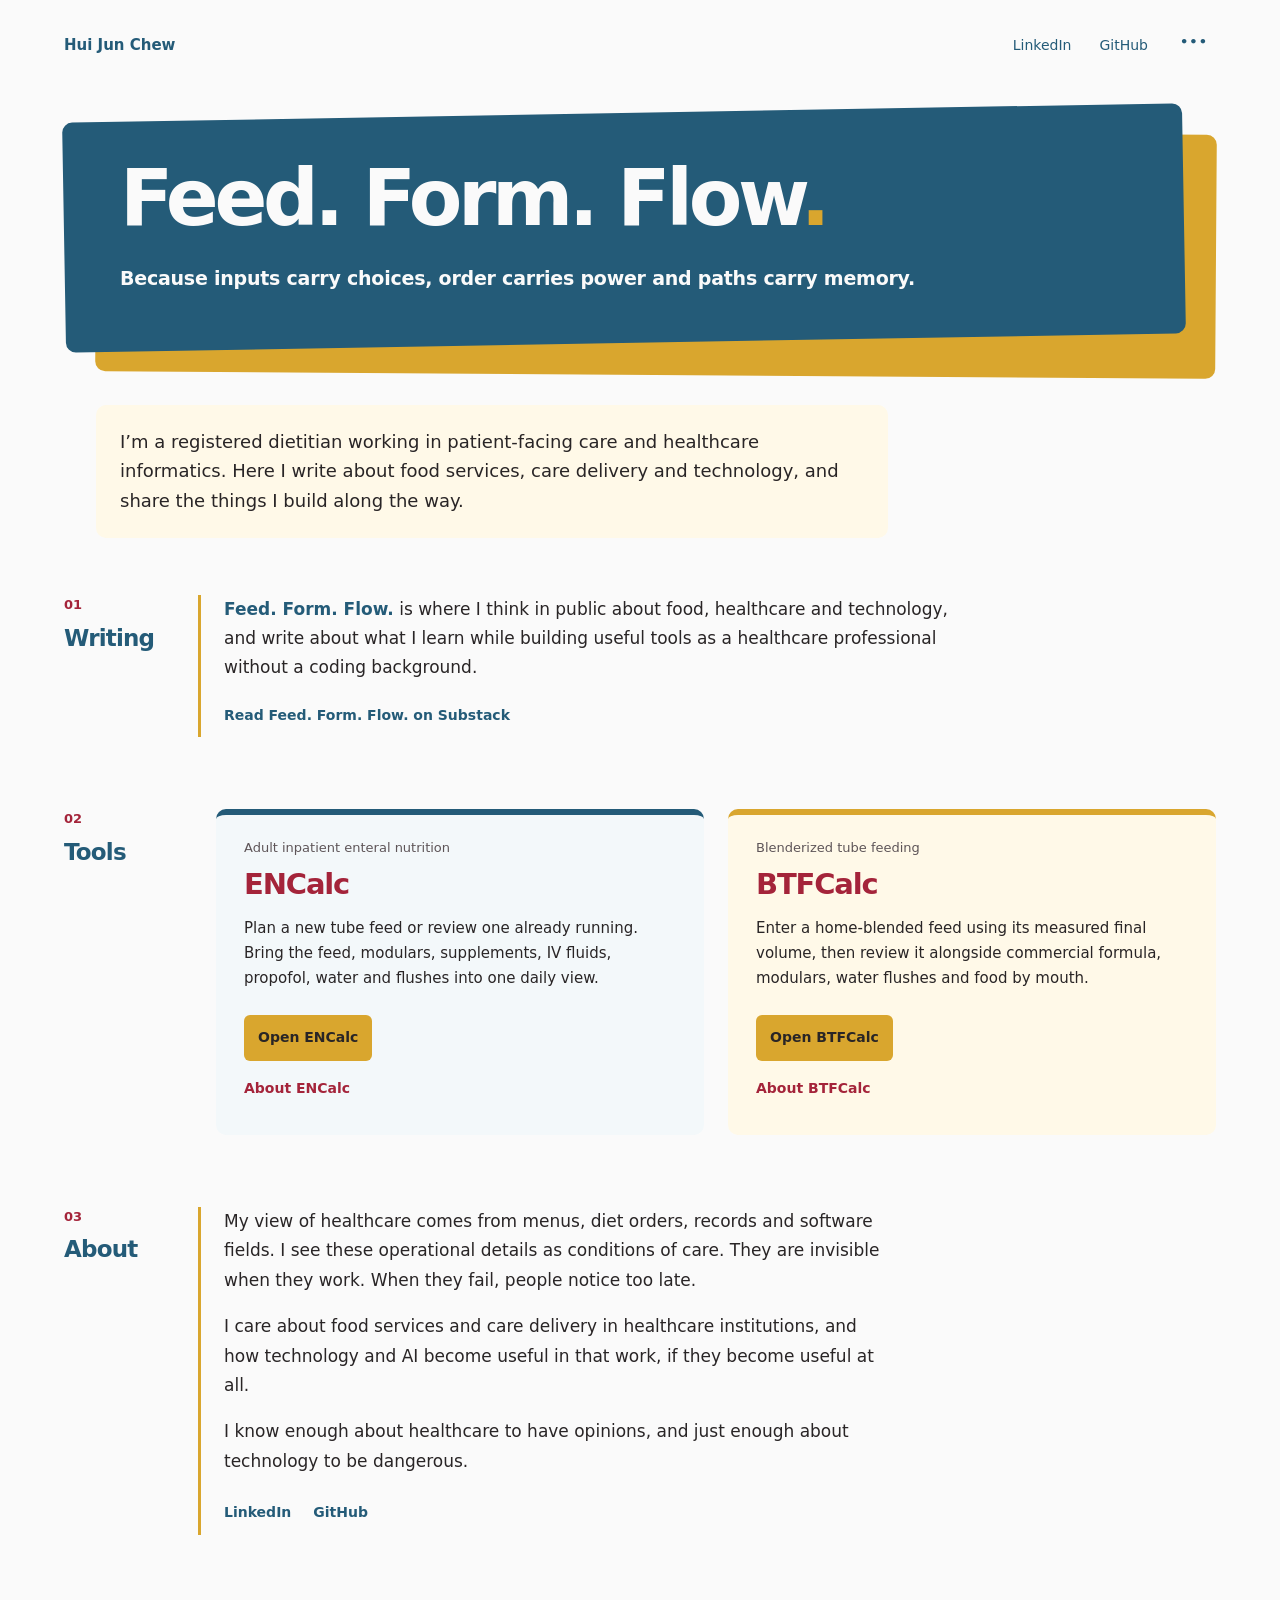
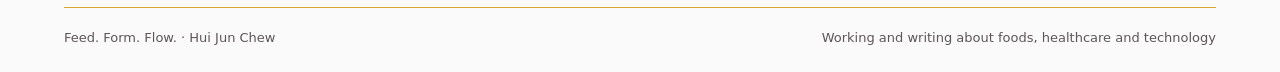
==== commit 3fd62726: "Unify the static landing page layouts" ====
--- a/docs/index.html
+++ b/docs/index.html
@@ -36,13 +36,25 @@
 }
 </script>
 
+<script src="theme.js"></script>
+<link rel="stylesheet" href="theme.css">
 <link rel="stylesheet" href="home.css">
 </head>
 <body id="fff-turned-surface">
   <a class="fff-skip" href="#fff-top">Skip to main content</a>
   <header class="fff-header fff-wrap">
     <a class="fff-owner" href="#fff-top">Hui Jun Chew</a>
-    <nav aria-label="Social profiles"><a href="https://www.linkedin.com/in/hui-jun-gail-chew/" target="_blank" rel="noopener">LinkedIn</a><a href="https://github.com/greywhitebinary" target="_blank" rel="noopener">GitHub</a></nav>
+    <div class="fff-header-actions">
+      <nav aria-label="Social profiles"><a href="https://www.linkedin.com/in/hui-jun-gail-chew/" target="_blank" rel="noopener">LinkedIn</a><a href="https://github.com/greywhitebinary" target="_blank" rel="noopener">GitHub</a></nav>
+      <div class="fff-theme-menu">
+        <button class="fff-theme-trigger" type="button" aria-expanded="false" aria-controls="fff-theme-options" aria-label="Choose colour theme"><span aria-hidden="true">•••</span></button>
+        <div class="fff-theme-control" id="fff-theme-options" role="group" aria-label="Colour theme" hidden>
+          <button type="button" data-theme-choice="system" aria-pressed="false"><span class="fff-theme-icon" aria-hidden="true">◐</span><span>System</span></button>
+          <button type="button" data-theme-choice="light" aria-pressed="false"><span class="fff-theme-icon" aria-hidden="true">☀</span><span>Light</span></button>
+          <button type="button" data-theme-choice="dark" aria-pressed="false"><span class="fff-theme-icon" aria-hidden="true">☾</span><span>Dark</span></button>
+        </div>
+      </div>
+    </div>
   </header>
   <main class="fff-wrap" id="fff-top" tabindex="-1">
     <section class="fff-opening" aria-labelledby="fff-title">
--- a/docs/theme.css
+++ b/docs/theme.css
@@ -0,0 +1,91 @@
+.fff-theme-menu {
+  position: relative;
+  display: inline-flex;
+  align-items: center;
+}
+
+.fff-theme-trigger,
+.fff-theme-control button {
+  appearance: none;
+  border: 0;
+  color: var(--theme-text, inherit);
+  font: inherit;
+  cursor: pointer;
+}
+
+.fff-theme-trigger {
+  display: inline-flex;
+  align-items: center;
+  justify-content: center;
+  width: 44px;
+  height: 44px;
+  border-radius: 7px;
+  background: transparent;
+}
+
+.fff-theme-trigger span {
+  padding-bottom: 7px;
+  font-size: 13px;
+  font-weight: 700;
+  letter-spacing: 0.08em;
+  line-height: 1;
+}
+
+.fff-theme-trigger:hover,
+.fff-theme-trigger[aria-expanded="true"] {
+  background: var(--theme-hover, rgba(36, 91, 120, 0.08));
+}
+
+.fff-theme-control {
+  position: absolute;
+  top: calc(100% + 6px);
+  right: 0;
+  z-index: 30;
+  display: grid;
+  grid-template-columns: repeat(3, 58px);
+  gap: 3px;
+  padding: 5px;
+  border: 1px solid var(--theme-border, #CBDDE5);
+  border-radius: 9px;
+  background: var(--theme-ground, #FAFAFA);
+  box-shadow: 0 8px 24px rgba(20, 30, 36, 0.14);
+  white-space: nowrap;
+}
+
+.fff-theme-control[hidden] { display: none; }
+
+.fff-theme-control button {
+  display: inline-flex;
+  flex-direction: column;
+  align-items: center;
+  justify-content: center;
+  gap: 4px;
+  min-height: 52px;
+  border-radius: 6px;
+  padding: 5px 4px;
+  background: transparent;
+  font-size: 11px;
+  font-weight: 650;
+  line-height: 1;
+}
+
+.fff-theme-icon {
+  font-size: 17px;
+  font-weight: 500;
+  line-height: 1;
+}
+
+.fff-theme-control button:hover,
+.fff-theme-control button[aria-pressed="true"] {
+  background: var(--theme-hover, rgba(36, 91, 120, 0.08));
+}
+
+.fff-theme-control button[aria-pressed="true"] {
+  box-shadow: inset 0 0 0 1px var(--theme-border, #CBDDE5);
+}
+
+.fff-theme-trigger:focus-visible,
+.fff-theme-control button:focus-visible {
+  outline: 2px solid var(--theme-focus, #245B78);
+  outline-offset: 2px;
+}
--- a/docs/home.css
+++ b/docs/home.css
@@ -1,14 +1,30 @@
-/* Homepage only. Product pages retain site.css. */
+/* Editorial homepage only. Product explanation pages use site.css.
+   Read SITE_GUIDE.md before changing the visual system or page structure. */
 html { background: #FAFAFA; }
+html[data-theme="dark"] { background: #0E1117; }
 body { margin: 0; }
 #fff-turned-surface {
   --fff-blue: #245B78; --fff-yellow: #D9A62E; --fff-pale-blue: #F3F8FA;
   --fff-pale-yellow: #FFF9E8; --fff-paper: #FAFAFA; --fff-ink: #292526;
   --fff-soft: #5E5558; --fff-claret: #A4243A; --fff-radius: 10px; --fff-inset: 56px;
+  --fff-hero: #245B78; --fff-on-hero: #FAFAFA; --fff-button-ink: #292526;
+  --theme-border: #CBDDE5; --theme-ground: #FAFAFA; --theme-text: #245B78;
+  --theme-hover: #E7F1F5; --theme-active: #245B78; --theme-active-text: #FFFFFF;
+  --theme-focus: #245B78;
   color-scheme: light; color: var(--fff-ink); background: var(--fff-paper);
   font-family: system-ui, -apple-system, BlinkMacSystemFont, "Segoe UI", Helvetica, Arial, sans-serif;
   font-size: 16px; font-weight: 430; line-height: 1.6; isolation: isolate;
   padding-top: 2px;
+}
+html[data-theme="dark"] #fff-turned-surface {
+  --fff-blue: #76B8DA; --fff-yellow: #F0C75E; --fff-pale-blue: #152A35;
+  --fff-pale-yellow: #332C17; --fff-paper: #0E1117; --fff-ink: #F5F5F5;
+  --fff-soft: #C9BFC2; --fff-claret: #E0708A; --fff-hero: #17445D;
+  --fff-on-hero: #FFFFFF; --fff-button-ink: #0E1117;
+  --theme-border: #334956; --theme-ground: #0E1117; --theme-text: #76B8DA;
+  --theme-hover: #203B49; --theme-active: #76B8DA; --theme-active-text: #0E1117;
+  --theme-focus: #76B8DA;
+  color-scheme: dark;
 }
 #fff-turned-surface *, #fff-turned-surface *::before, #fff-turned-surface *::after { box-sizing: border-box; }
 #fff-turned-surface a { color: inherit; text-decoration-line: none; text-decoration-style: solid; text-decoration-skip-ink: none; text-decoration-thickness: 1px; text-underline-offset: 5px; }
@@ -17,6 +33,7 @@
 #fff-turned-surface .fff-wrap { width: min(100% - 128px, 1184px); margin-inline: auto; }
 #fff-turned-surface .fff-header { display: flex; align-items: center; justify-content: space-between; gap: 16px; padding-block: 21px; }
 #fff-turned-surface .fff-owner { color: var(--fff-blue); font-size: 15px; font-weight: 600; text-decoration: none; }
+#fff-turned-surface .fff-header-actions { display: flex; align-items: center; justify-content: flex-end; gap: 14px 24px; }
 #fff-turned-surface .fff-header nav { display: flex; gap: 28px; color: var(--fff-blue); font-size: 14px; }
 #fff-turned-surface .fff-header a { display: inline-flex; align-items: center; min-height: 44px; }
 #fff-turned-surface .fff-header nav a { text-decoration: none; }
@@ -25,11 +42,11 @@
 #fff-turned-surface .fff-title-surface { position: relative; isolation: isolate; padding: 43px calc(var(--fff-inset) - 16px) 50px var(--fff-inset); margin-right: 32px; }
 #fff-turned-surface .fff-title-surface::before, #fff-turned-surface .fff-title-surface::after { content: ""; position: absolute; inset: 0; z-index: -1; border-radius: var(--fff-radius); }
 #fff-turned-surface .fff-title-surface::before { bottom: -14px; background: var(--fff-yellow); transform: translate(32px, 18px) rotate(.4deg); transition: transform 450ms cubic-bezier(.2,.7,.2,1); }
-#fff-turned-surface .fff-title-surface::after { background: var(--fff-blue); transform: rotate(-1deg); }
+#fff-turned-surface .fff-title-surface::after { background: var(--fff-hero); transform: rotate(-1deg); }
 #fff-turned-surface .fff-title-surface:hover::before { transform: translate(35px, 20px) rotate(.8deg); }
-#fff-turned-surface h1 { font-size: clamp(38px, 6.55vw, 78px); line-height: 1.08; letter-spacing: -.055em; font-weight: 650; color: var(--fff-paper); white-space: nowrap; }
+#fff-turned-surface h1 { font-size: clamp(38px, 6.55vw, 78px); line-height: 1.08; letter-spacing: -.055em; font-weight: 650; color: var(--fff-on-hero); white-space: nowrap; }
 #fff-turned-surface .fff-period { color: var(--fff-yellow); }
-#fff-turned-surface .fff-tagline { margin-top: 24px; font-size: clamp(14px, 2.15vw, 19px); line-height: 1.5; font-weight: 650; letter-spacing: -.012em; color: var(--fff-paper); white-space: nowrap; }
+#fff-turned-surface .fff-tagline { margin-top: 24px; font-size: clamp(14px, 2.15vw, 19px); line-height: 1.5; font-weight: 650; letter-spacing: -.012em; color: var(--fff-on-hero); white-space: nowrap; }
 #fff-turned-surface .fff-introduction { margin: 62px 0 0 calc(var(--fff-inset) - 24px); padding: 22px 24px; max-width: calc(65ch + 48px); background: var(--fff-pale-yellow); border-radius: var(--fff-radius); font-size: 18px; line-height: 1.65; }
 #fff-turned-surface .fff-section { display: grid; grid-template-columns: 120px minmax(0,1fr); gap: 32px; align-items: start; padding-bottom: 72px; scroll-margin-top: 24px; }
 #fff-turned-surface .fff-section-number { color: var(--fff-claret); font-size: 13px; font-weight: 650; margin-bottom: 8px; }
@@ -51,7 +68,7 @@
 #fff-turned-surface .fff-tool h3 { color: var(--fff-claret); font-size: 29px; line-height: 1.15; letter-spacing: -.04em; font-weight: 650; }
 #fff-turned-surface .fff-tool p { margin-top: 15px; font-size: 15px; line-height: 1.65; }
 #fff-turned-surface .fff-tool-actions { display: flex; flex-direction: column; align-items: flex-start; gap: 6px; margin-top: auto; padding-top: 24px; }
-#fff-turned-surface .fff-open { display: inline-flex; align-items: center; background: var(--fff-yellow); color: var(--fff-ink); border-radius: 6px; min-height: 46px; padding: 9px 14px; font-size: 14px; font-weight: 600; text-decoration: none; }
+#fff-turned-surface .fff-open { display: inline-flex; align-items: center; background: var(--fff-yellow); color: var(--fff-button-ink); border-radius: 6px; min-height: 46px; padding: 9px 14px; font-size: 14px; font-weight: 600; text-decoration: none; }
 #fff-turned-surface .fff-open:hover { text-decoration: none; background: color-mix(in srgb, var(--fff-yellow) 88%, var(--fff-ink)); }
 #fff-turned-surface .fff-details { font-size: 14px; font-weight: 550; color: var(--fff-claret); display: inline-flex; align-items: center; min-height: 44px; }
 #fff-turned-surface .fff-about-copy { position: relative; max-width: 66ch; }
@@ -80,6 +97,7 @@
   #fff-turned-surface { --fff-inset: 18px; }
   #fff-turned-surface .fff-wrap { width: calc(100% - 40px); }
   #fff-turned-surface .fff-header { gap: 6px 16px; flex-wrap: wrap; }
+  #fff-turned-surface .fff-header-actions { width: 100%; justify-content: space-between; flex-wrap: wrap; }
   #fff-turned-surface .fff-owner { font-size: 14px; }
   #fff-turned-surface .fff-header nav { gap: 17px; font-size: 13px; }
   #fff-turned-surface .fff-opening { padding-top: 18px; padding-bottom: 42px; }
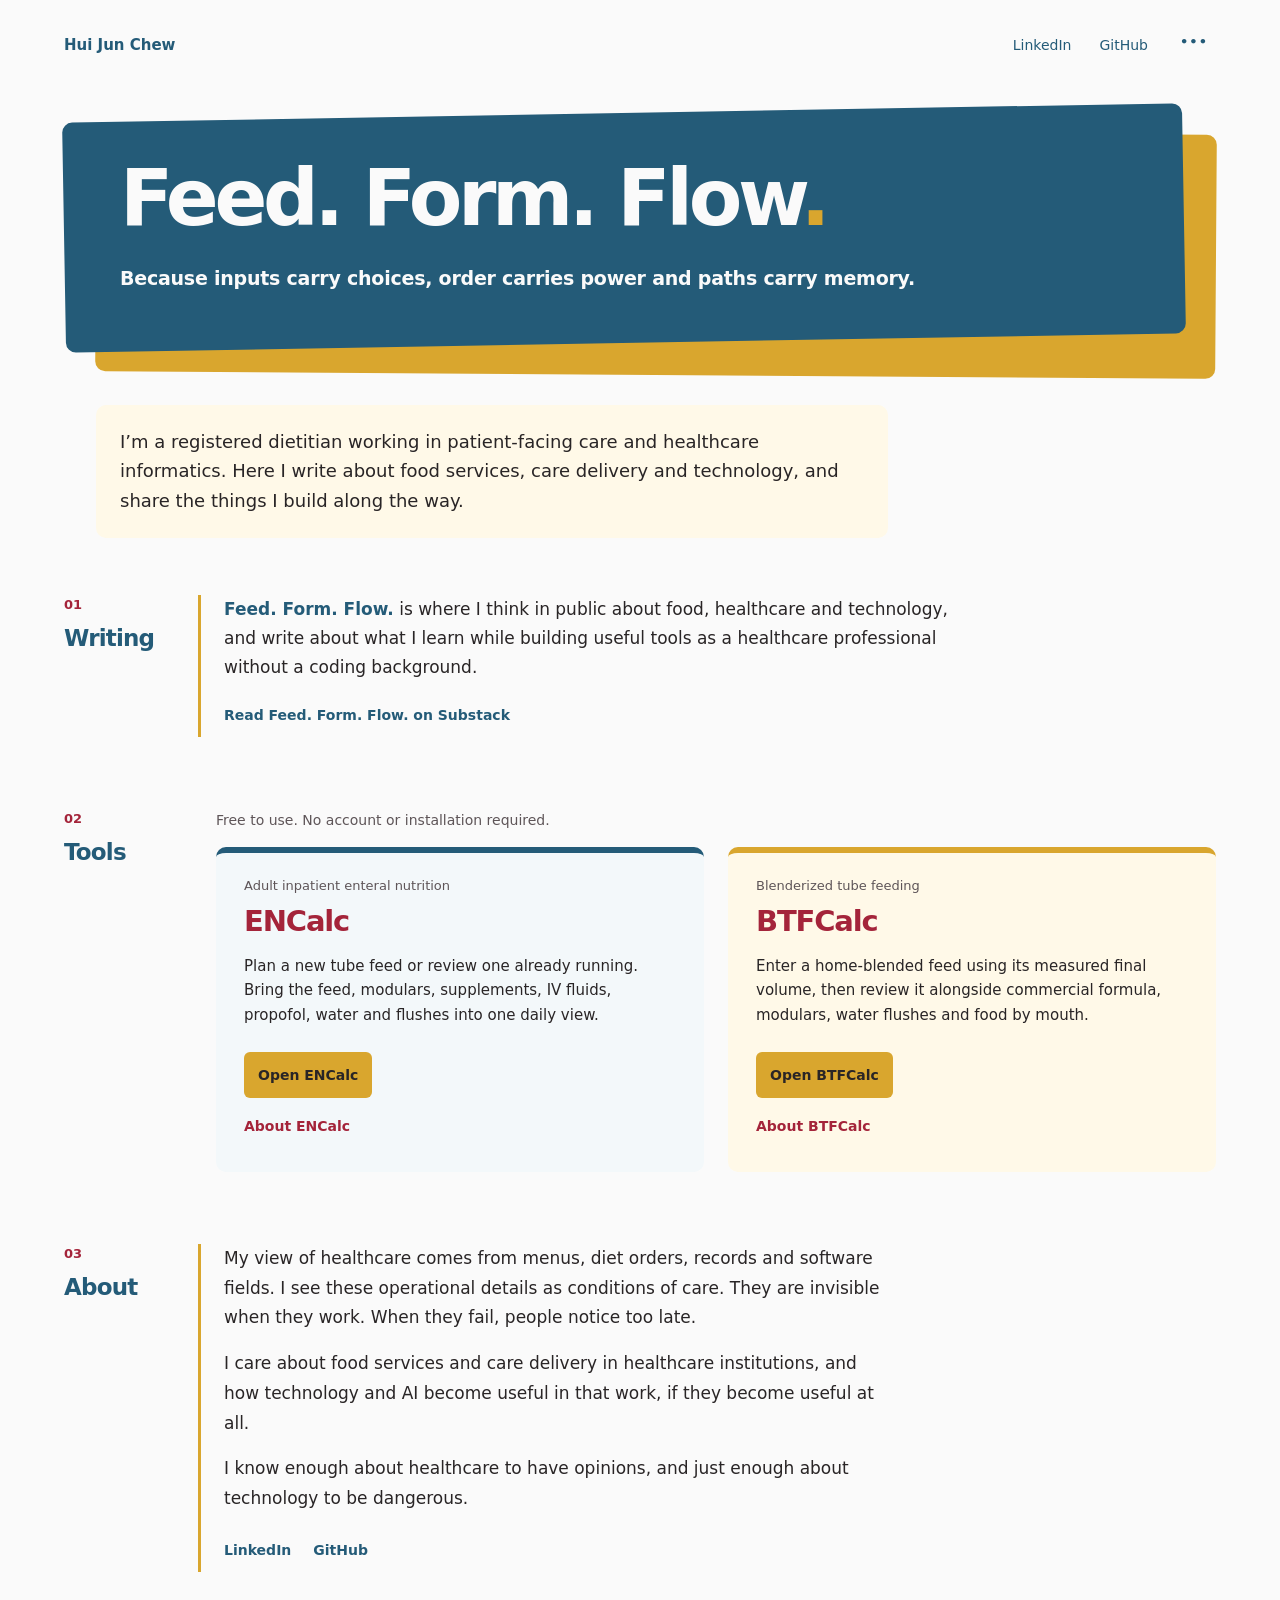
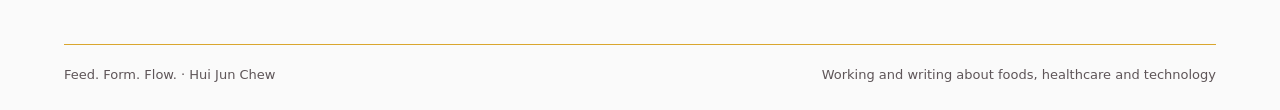
==== commit f93a8481: "Refine the product page spines and sections" ====
--- a/docs/index.html
+++ b/docs/index.html
@@ -74,19 +74,22 @@
     </section>
     <section class="fff-section fff-tools" id="fff-tools" aria-labelledby="fff-tools-title">
       <div class="fff-section-heading"><p class="fff-section-number" aria-hidden="true">02</p><h2 id="fff-tools-title">Tools</h2></div>
-      <div class="fff-section-content fff-tool-pair">
-        <article class="fff-tool">
-          <p class="fff-kind">Adult inpatient enteral nutrition</p>
-          <h3>ENCalc</h3>
-          <p>Plan a new tube feed or review one already running. Bring the feed, modulars, supplements, IV fluids, propofol, water and flushes into one daily view.</p>
-          <div class="fff-tool-actions"><a class="fff-open" href="https://encalc.feedformflow.ca" target="_blank" rel="noopener">Open ENCalc</a><a class="fff-details" href="encalc/">About ENCalc</a></div>
-        </article>
-        <article class="fff-tool">
-          <p class="fff-kind">Blenderized tube feeding</p>
-          <h3>BTFCalc</h3>
-          <p>Enter a home-blended feed using its measured final volume, then review it alongside commercial formula, modulars, water flushes and food by mouth.</p>
-          <div class="fff-tool-actions"><a class="fff-open" href="https://btfcalc.feedformflow.ca" target="_blank" rel="noopener">Open BTFCalc</a><a class="fff-details" href="btfcalc/">About BTFCalc</a></div>
-        </article>
+      <div class="fff-section-content">
+        <p class="fff-tools-note">Free to use. No account or installation required.</p>
+        <div class="fff-tool-pair">
+          <article class="fff-tool">
+            <p class="fff-kind">Adult inpatient enteral nutrition</p>
+            <h3>ENCalc</h3>
+            <p>Plan a new tube feed or review one already running. Bring the feed, modulars, supplements, IV fluids, propofol, water and flushes into one daily view.</p>
+            <div class="fff-tool-actions"><a class="fff-open" href="https://encalc.feedformflow.ca" target="_blank" rel="noopener">Open ENCalc</a><a class="fff-details" href="encalc/">About ENCalc</a></div>
+          </article>
+          <article class="fff-tool">
+            <p class="fff-kind">Blenderized tube feeding</p>
+            <h3>BTFCalc</h3>
+            <p>Enter a home-blended feed using its measured final volume, then review it alongside commercial formula, modulars, water flushes and food by mouth.</p>
+            <div class="fff-tool-actions"><a class="fff-open" href="https://btfcalc.feedformflow.ca" target="_blank" rel="noopener">Open BTFCalc</a><a class="fff-details" href="btfcalc/">About BTFCalc</a></div>
+          </article>
+        </div>
       </div>
     </section>
     <section class="fff-section fff-about" id="fff-about" aria-labelledby="fff-about-title">
--- a/docs/home.css
+++ b/docs/home.css
@@ -60,6 +60,7 @@
 #fff-turned-surface .fff-text-link { display: inline-flex; align-items: center; min-height: 44px; font-size: 14px; font-weight: 600; color: var(--fff-blue); }
 #fff-turned-surface .fff-all-writing { margin-top: 12px; }
 
+#fff-turned-surface .fff-tools-note { margin: 0 0 15px; color: var(--fff-soft); font-size: 14px; }
 #fff-turned-surface .fff-tool-pair { display: grid; grid-template-columns: minmax(0,1fr) minmax(0,1fr); gap: 24px; }
 #fff-turned-surface .fff-tool { position: relative; padding: 29px 28px 24px; isolation: isolate; display: flex; flex-direction: column; }
 #fff-turned-surface .fff-tool::before { content: ""; position: absolute; inset: 0; z-index: -1; background: var(--fff-pale-blue); border-top: 6px solid var(--fff-blue); border-radius: var(--fff-radius); }
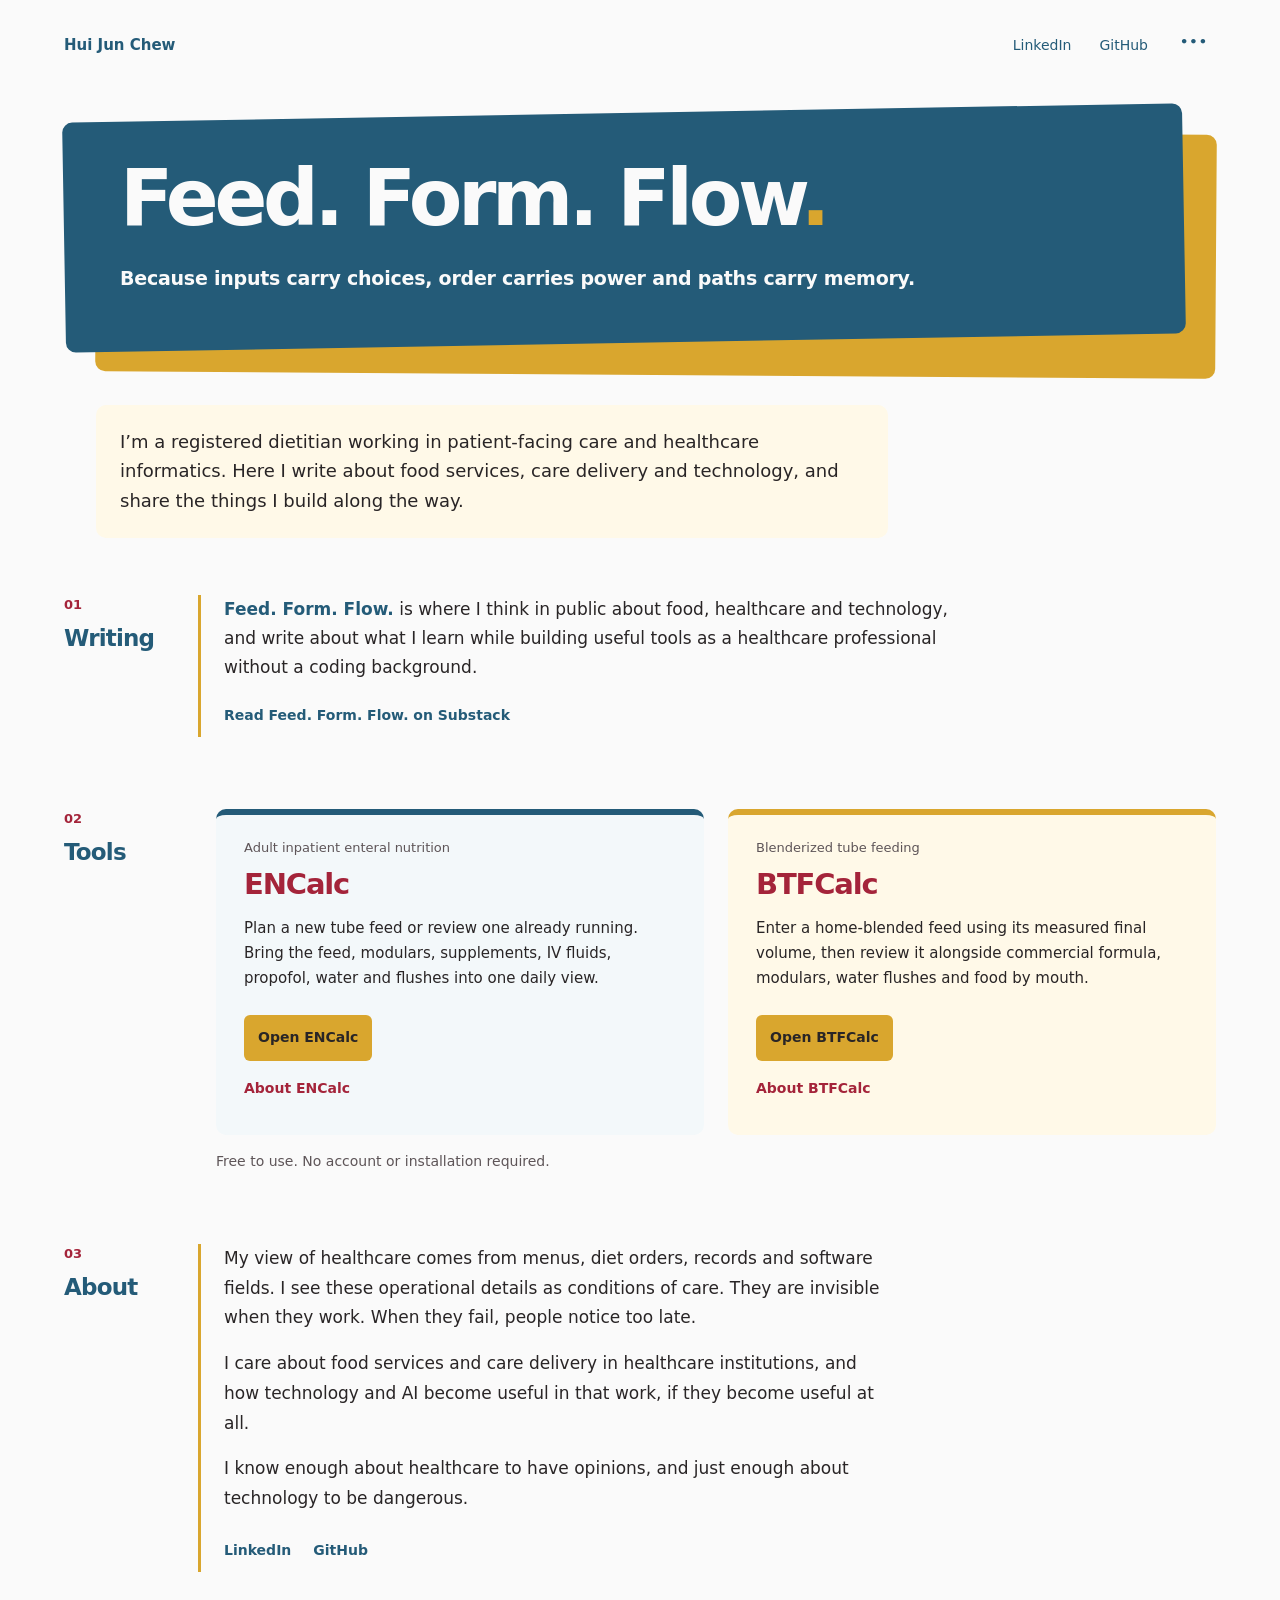
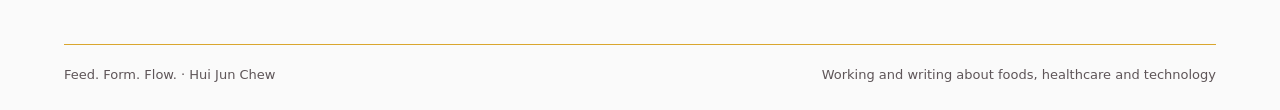
==== commit 2ecd9cf6: "Refine the tools note and product headings" ====
--- a/docs/index.html
+++ b/docs/index.html
@@ -75,7 +75,6 @@
     <section class="fff-section fff-tools" id="fff-tools" aria-labelledby="fff-tools-title">
       <div class="fff-section-heading"><p class="fff-section-number" aria-hidden="true">02</p><h2 id="fff-tools-title">Tools</h2></div>
       <div class="fff-section-content">
-        <p class="fff-tools-note">Free to use. No account or installation required.</p>
         <div class="fff-tool-pair">
           <article class="fff-tool">
             <p class="fff-kind">Adult inpatient enteral nutrition</p>
@@ -90,6 +89,7 @@
             <div class="fff-tool-actions"><a class="fff-open" href="https://btfcalc.feedformflow.ca" target="_blank" rel="noopener">Open BTFCalc</a><a class="fff-details" href="btfcalc/">About BTFCalc</a></div>
           </article>
         </div>
+        <p class="fff-tools-note">Free to use. No account or installation required.</p>
       </div>
     </section>
     <section class="fff-section fff-about" id="fff-about" aria-labelledby="fff-about-title">
--- a/docs/home.css
+++ b/docs/home.css
@@ -60,7 +60,7 @@
 #fff-turned-surface .fff-text-link { display: inline-flex; align-items: center; min-height: 44px; font-size: 14px; font-weight: 600; color: var(--fff-blue); }
 #fff-turned-surface .fff-all-writing { margin-top: 12px; }
 
-#fff-turned-surface .fff-tools-note { margin: 0 0 15px; color: var(--fff-soft); font-size: 14px; }
+#fff-turned-surface .fff-tools-note { margin: 15px 0 0; color: var(--fff-soft); font-size: 14px; }
 #fff-turned-surface .fff-tool-pair { display: grid; grid-template-columns: minmax(0,1fr) minmax(0,1fr); gap: 24px; }
 #fff-turned-surface .fff-tool { position: relative; padding: 29px 28px 24px; isolation: isolate; display: flex; flex-direction: column; }
 #fff-turned-surface .fff-tool::before { content: ""; position: absolute; inset: 0; z-index: -1; background: var(--fff-pale-blue); border-top: 6px solid var(--fff-blue); border-radius: var(--fff-radius); }
